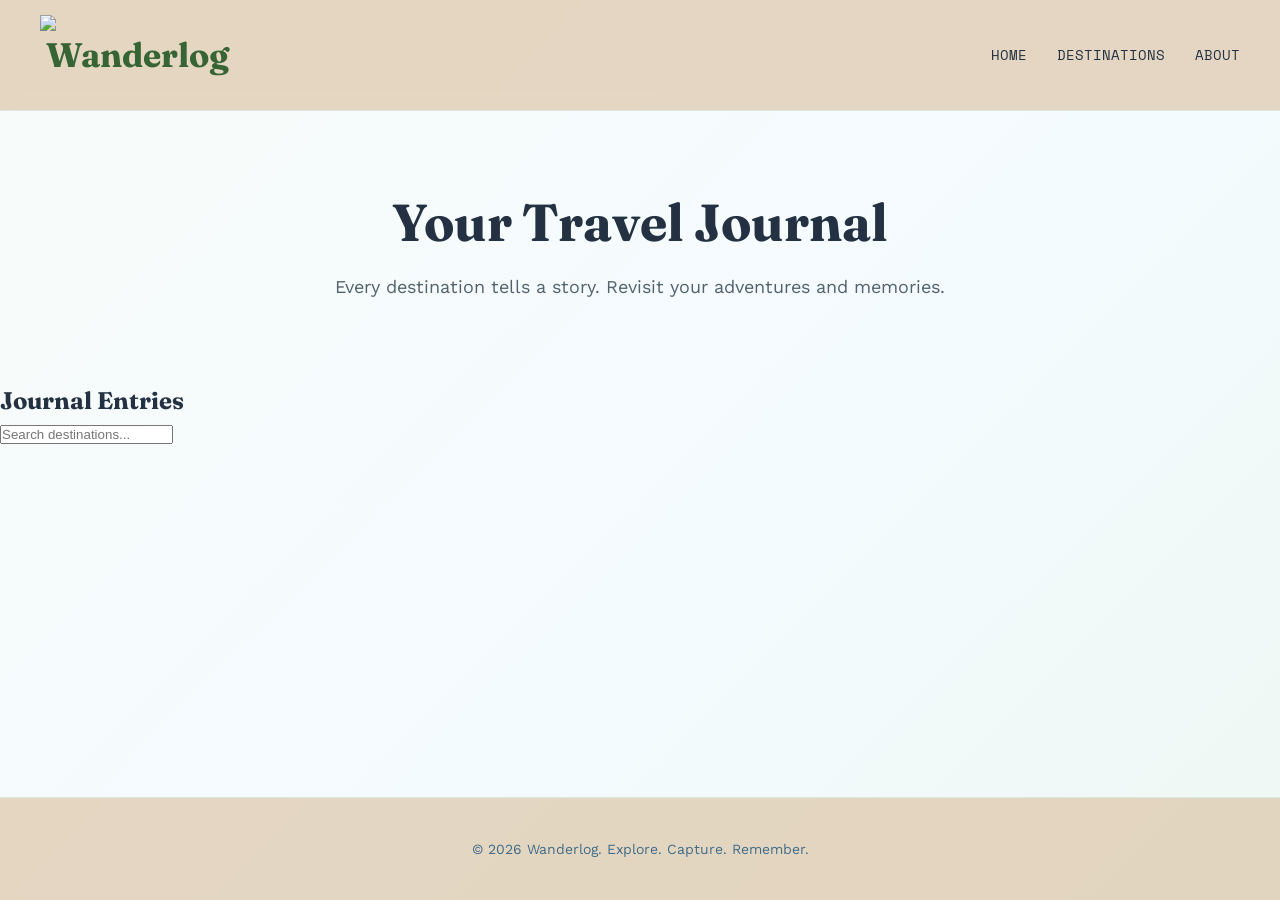
==== destinations.html @ 312bf20a "Added Journal in destination section" ====
<!DOCTYPE html>
<html lang="en">
<head>
    <meta charset="UTF-8">
    <meta name="viewport" content="width=device-width, initial-scale=1.0">
    <title>Destinations | Wanderlog</title>

    <link rel="stylesheet" href="style.css">
    <link rel="preconnect" href="https://fonts.googleapis.com">
    <link rel="preconnect" href="https://fonts.gstatic.com" crossorigin>
    <link href="https://fonts.googleapis.com/css2?family=Fraunces:wght@600;700&family=Space+Mono&family=Work+Sans:wght@400;500;600&display=swap" rel="stylesheet">
</head>
<body>
<header>
<a href="index.html" class="logo">
<img src="images/logo.png" class="logo-img">
Wanderlog
</a>
<nav>
<ul>
<li><a href="index.html">Home</a></li>
<li><a href="destinations.html">Destinations</a></li>
<li><a href="#">About</a></li>
</ul>
</nav>
</header>
<main>

<section class="hero small-hero">

<h1>Your Travel Journal</h1>

<p>
Every destination tells a story.
Revisit your adventures and memories.
</p>
</section>
<section class="journal-section">
<h2>Journal Entries</h2>
<input
type="text"
id="searchInput"
placeholder="Search destinations..."
>
<div id="trips-container">
</div>
</section>
</main>
<footer>
<p>&copy; 2026 Wanderlog. Explore. Capture. Remember.</p>
</footer>
<script src="script.js"></script>
</body>
</html>
---- style.css ----
/* Reset */
* {
    margin: 0;
    padding: 0;
    box-sizing: border-box;
}
body {
    font-family: "Work Sans", sans-serif;
    background: linear-gradient(
        135deg,
        #F8FBF8 0%,
        #F4FBFF 55%,
        #EEF8F3 100%
    );
    color: #233142;
    line-height: 1.6;
    min-height: 100vh;
    display: flex;              
    flex-direction: column;    
}
/* Headings */
h1,
h2,
h3 {
    font-family: "Fraunces", serif;
}
/* Main content wrapper */
main {
    flex: 1;    /* NEW: grows to fill leftover space, pushing footer down */
}
/* Header */
header {
    display: flex;
    justify-content: space-between;
    align-items: center;
    padding: 15px 40px;
    background: rgba(223, 204, 178, 0.785);
    backdrop-filter: blur(10px);
    border-bottom: 1px solid #DDE8E1;
}
.logo {
  display: flex;
  align-items: center;
  gap: 2px;
  text-decoration: none;
  color: #376434;
  font-size: 34px;
  font-weight: bold;
  font-family: "Fraunces", serif;
}
.logo-img {
  height: 80px;
  width: auto;
  margin-right: -12px;
  transition:.3s;
}
.logo img:hover{
transform:rotate(-5deg) scale(1.05);
}
/* Navigation */
nav ul {
    list-style: none;
    display: flex;
    gap: 30px;
}
nav a {
    text-decoration: none;
    color: #233142;
    font-family: "Space Mono", monospace;
    text-transform: uppercase;
    font-size: 14px;
    transition: color 0.3s ease;
}

nav a:hover {
    color: #3d8d1b;
}
/* Hero Section */
.hero {
    max-width: 700px;
    margin: 80px auto;
    padding: 0 20px;
    text-align: center;
}
.hero h1 {
    font-size: 52px;
    line-height: 1.2;
    margin-bottom: 20px;
    color: #233142;
}
.hero p {
    font-size: 18px;
    color: #52616B;
    margin-bottom: 30px;
}
/* Button */
.cta {
    display: inline-block;
    background: #2a8853;
    color: white;
    text-decoration: none;
    padding: 14px 32px;
    font-family: "Space Mono", monospace;
    text-transform: uppercase;
    border-radius: 8px;
    box-shadow: 0 10px 25px rgba(46, 139, 87, 0.2);
    transition: all 0.3s ease;
}
.cta:hover {
    background: #4A90E2;
    transform: translateY(-3px);
}
/* Trip List */
.add-trip, .trips-list {
  max-width: 700px;
  margin: 60px auto;
  padding: 0 20px;
}
.trips-list h2 {
  text-align: center;
  font-size: 32px;
  margin-bottom: 10px;
  color: #233142;
}


.empty-state {
  text-align: center;
  color: #52616B;
  font-style: italic;
  padding: 40px 20px;
  margin-top: 20px;
  background: rgba(255, 255, 255, 0.5);
  border: 1px dashed #DDE8E1;
  border-radius: 10px;
  font-size: 15px;
}
.form-group {
  margin-bottom: 15px;
}

.form-group label {
  display: block;
  margin-bottom: 5px;
  font-family: "Space Mono", monospace;
  font-size: 13px;
  text-transform: uppercase;
}

.form-group input,
.form-group textarea {
  width: 100%;
  padding: 12px;
  border: 1px solid #DDE8E1;
  border-radius: 8px;
  font-family: "Work Sans", sans-serif;
  transition: all 0.25s ease;
  outline: none;
}
.form-group input:focus,
.form-group textarea:focus {
  border-color: #2A8853;
  box-shadow: 0 0 0 4px rgba(42, 136, 83, 0.15);
}
.trip-card h3 {
  color: #eb6b2b;
  font-family: "Fraunces", serif;
  font-size: 20px;
  margin-bottom: 8px;
}
#trips-container {
  display: grid;
  grid-template-columns: repeat(auto-fit, minmax(220px, 1fr));
  gap: 20px;
  margin-top: 20px;
}

.trip-card {
  background: white;
  border-radius: 10px;
  padding:18px;
 border-radius:16px;
 transition:.35s;
 overflow:hidden;
box-shadow: 0 4px 12px rgba(0,0,0,0.08);
}
.trip-card:hover{
transform:translateY(-8px);
box-shadow:0 20px 45px rgba(0,0,0,.15);
}

.trip-card img {
  width: 100%;
  height: 150px;
  object-fit: cover;
  transition:.4s;
  border-radius: 6px;
  margin-bottom: 10px;
}
.trip-card:hover img{
transform:scale(1.08);
}
.add-trip {
  display: none;
}

.add-trip.visible {
  display: block;
}
.card-actions {
  display: flex;
  gap: 10px;
  margin-top: 10px;
}

.edit-btn, .delete-btn {
  padding: 6px 14px;
  border: none;
  border-radius: 6px;
  cursor: pointer;
  font-family: "Space Mono", monospace;
  font-size: 13px;
}

.edit-btn {
  background: #4A90E2;
  color: white;
}

.delete-btn {
  background: #E24A4A;
  color: white;
}
.toast {
  position: fixed;
  bottom: 30px;
  left: 50%;
  transform: translateX(-50%) translateY(100px);
  background: #233142;
  color: white;
  padding: 14px 28px;
  border-radius: 8px;
  font-family: "Work Sans", sans-serif;
  font-size: 15px;
  opacity: 0;
  transition: all 0.3s ease;
  pointer-events: none;
  z-index: 1000;
}

.toast.show {
  opacity: 1;
  transform: translateX(-50%) translateY(0);
}

/* Footer */
footer {
    text-align: center;
    padding: 40px;
    background: rgba(223, 204, 178, 0.785);
    color: #416c89;
    font-size: 14px;
    border-top: 1px solid #DDE8E1;
}
/* Responsive */
@media (max-width: 600px) {
    header {
        flex-direction: column;
        gap: 15px;
    }
    nav ul {
        gap: 15px;
    }
    .hero {
        margin: 60px auto;
    }

    .hero h1 {
        font-size: 36px;
    }
    .hero p {
        font-size: 16px;
    }
}
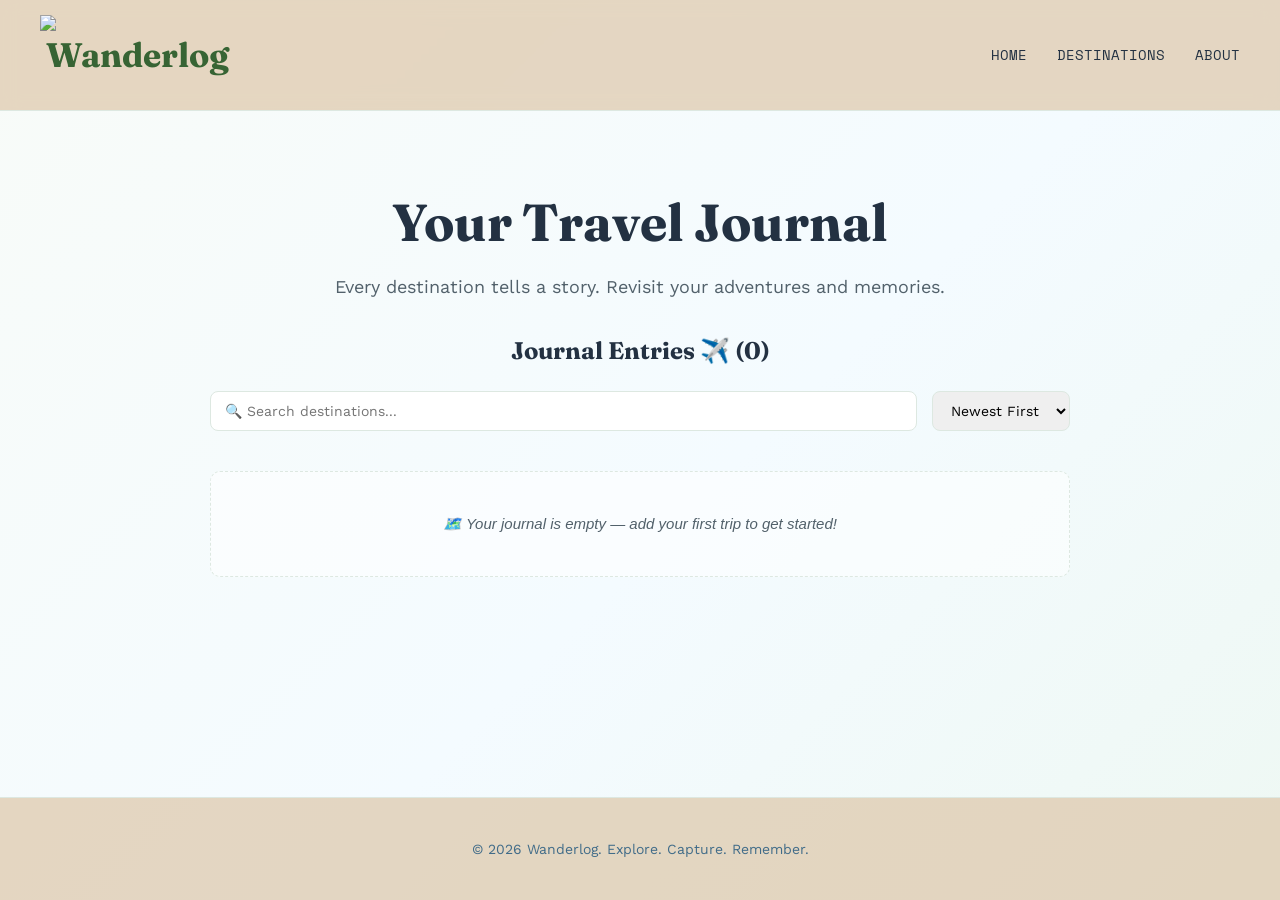
==== commit b9e5c262: "Added Journal Entries in destination section" ====
--- a/destinations.html
+++ b/destinations.html
@@ -36,19 +36,25 @@
 </p>
 </section>
 <section class="journal-section">
-<h2>Journal Entries</h2>
-<input
-type="text"
-id="searchInput"
-placeholder="Search destinations..."
->
-<div id="trips-container">
-</div>
+  <h2 id="trips-heading">Journal Entries ✈️ (0)</h2>
+
+  <div class="toolbar">
+    <input type="text" id="searchInput" placeholder="🔍 Search destinations..." />
+    <select id="sortSelect">
+      <option value="date-desc">Newest First</option>
+      <option value="date-asc">Oldest First</option>
+      <option value="title-asc">Title (A–Z)</option>
+      <option value="title-desc">Title (Z–A)</option>
+    </select>
+  </div>
+
+  <div id="trips-container"></div>
 </section>
 </main>
 <footer>
 <p>&copy; 2026 Wanderlog. Explore. Capture. Remember.</p>
 </footer>
+<div id="toast" class="toast"></div>
 <script src="script.js"></script>
 </body>
 </html>
--- a/style.css
+++ b/style.css
@@ -252,7 +252,45 @@
   opacity: 1;
   transform: translateX(-50%) translateY(0);
 }
-
+.toolbar {
+  display: flex;
+  gap: 15px;
+  margin: 20px 0;
+  flex-wrap: wrap;
+}
+
+.toolbar input,
+.toolbar select {
+  padding: 10px 14px;
+  border: 1px solid #DDE8E1;
+  border-radius: 8px;
+  font-family: "Work Sans", sans-serif;
+  font-size: 14px;
+}
+
+.toolbar input {
+  flex: 1;
+  min-width: 200px;
+}
+
+.toolbar select {
+  cursor: pointer;
+}
+
+.small-hero {
+  margin-bottom: 20px !important;
+}
+
+.journal-section {
+  max-width: 900px;
+  margin: 0 auto 60px;
+  padding: 0 20px;
+}
+
+.journal-section h2 {
+  text-align: center;
+  margin-bottom: 10px;
+}
 /* Footer */
 footer {
     text-align: center;
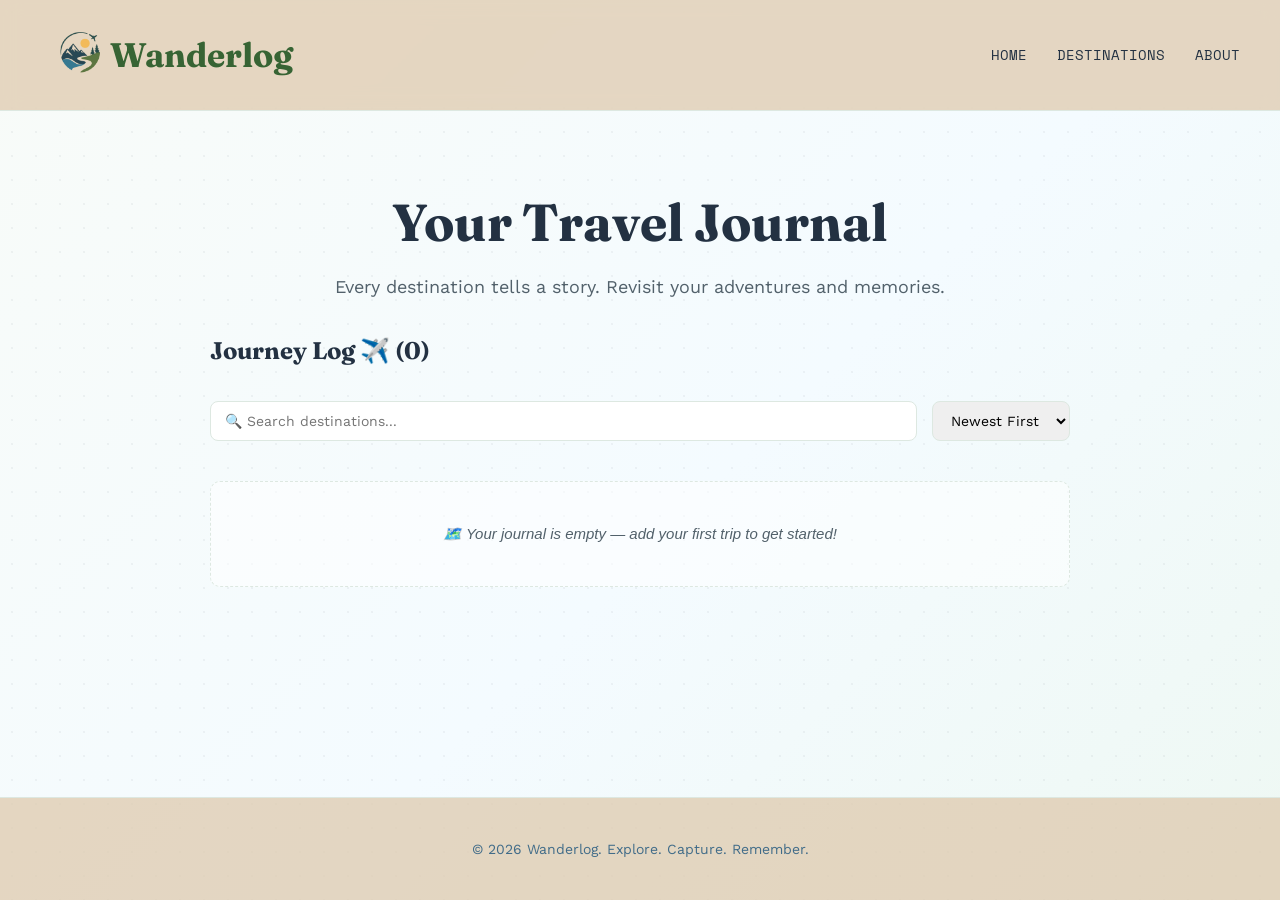
==== commit 3527f967: "Refined UI and responsiveness" ====
--- a/destinations.html
+++ b/destinations.html
@@ -13,9 +13,10 @@
 <body>
 <header>
 <a href="index.html" class="logo">
-<img src="images/logo.png" class="logo-img">
+<img src="logo.png" class="logo-img">
 Wanderlog
 </a>
+
 <nav>
 <ul>
 <li><a href="index.html">Home</a></li>
@@ -36,7 +37,7 @@
 </p>
 </section>
 <section class="journal-section">
-  <h2 id="trips-heading">Journal Entries ✈️ (0)</h2>
+  <h2 id="trips-heading"> Journey Log ✈️ (0)</h2>
 
   <div class="toolbar">
     <input type="text" id="searchInput" placeholder="🔍 Search destinations..." />
--- a/style.css
+++ b/style.css
@@ -1,4 +1,4 @@
-/* Reset */
+
 * {
     margin: 0;
     padding: 0;
@@ -6,17 +6,17 @@
 }
 body {
     font-family: "Work Sans", sans-serif;
-    background: linear-gradient(
-        135deg,
-        #F8FBF8 0%,
-        #F4FBFF 55%,
-        #EEF8F3 100%
-    );
+     background-color: #F8FBF8;
+    background-image:
+        radial-gradient(circle, rgba(35, 49, 66, 0.05) 1px, transparent 1px),
+        linear-gradient(135deg, #F8FBF8 0%, #F4FBFF 55%, #EEF8F3 100%);
+    background-size: 24px 24px, cover;
+    background-attachment: fixed;
     color: #233142;
     line-height: 1.6;
     min-height: 100vh;
-    display: flex;              
-    flex-direction: column;    
+    display: flex;
+    flex-direction: column;   
 }
 /* Headings */
 h1,
@@ -92,6 +92,10 @@
     font-size: 18px;
     color: #52616B;
     margin-bottom: 30px;
+     transition: color 0.3s ease;
+}
+.hero:hover p {
+  color: #2a8853;
 }
 /* Button */
 .cta {
@@ -188,7 +192,11 @@
 transform:translateY(-8px);
 box-shadow:0 20px 45px rgba(0,0,0,.15);
 }
-
+.trip-card:hover .trip-destination,
+.trip-card:hover .trip-date {
+  color: #8d1111;
+  transition: color 0.3s ease;
+}
 .trip-card img {
   width: 100%;
   height: 150px;
@@ -291,6 +299,27 @@
   text-align: center;
   margin-bottom: 10px;
 }
+
+h2 {
+  position: relative;
+  display: inline-block;
+}
+
+h2::after {
+  content: "";
+  position: absolute;
+  left: 50%;
+  bottom: -6px;
+  width: 0;
+  height: 2px;
+  background: #27258d;
+  transition: width 0.3s ease, left 0.3s ease;
+}
+
+h2:hover::after {
+  width: 60%;
+  left: 20%;
+}
 /* Footer */
 footer {
     text-align: center;
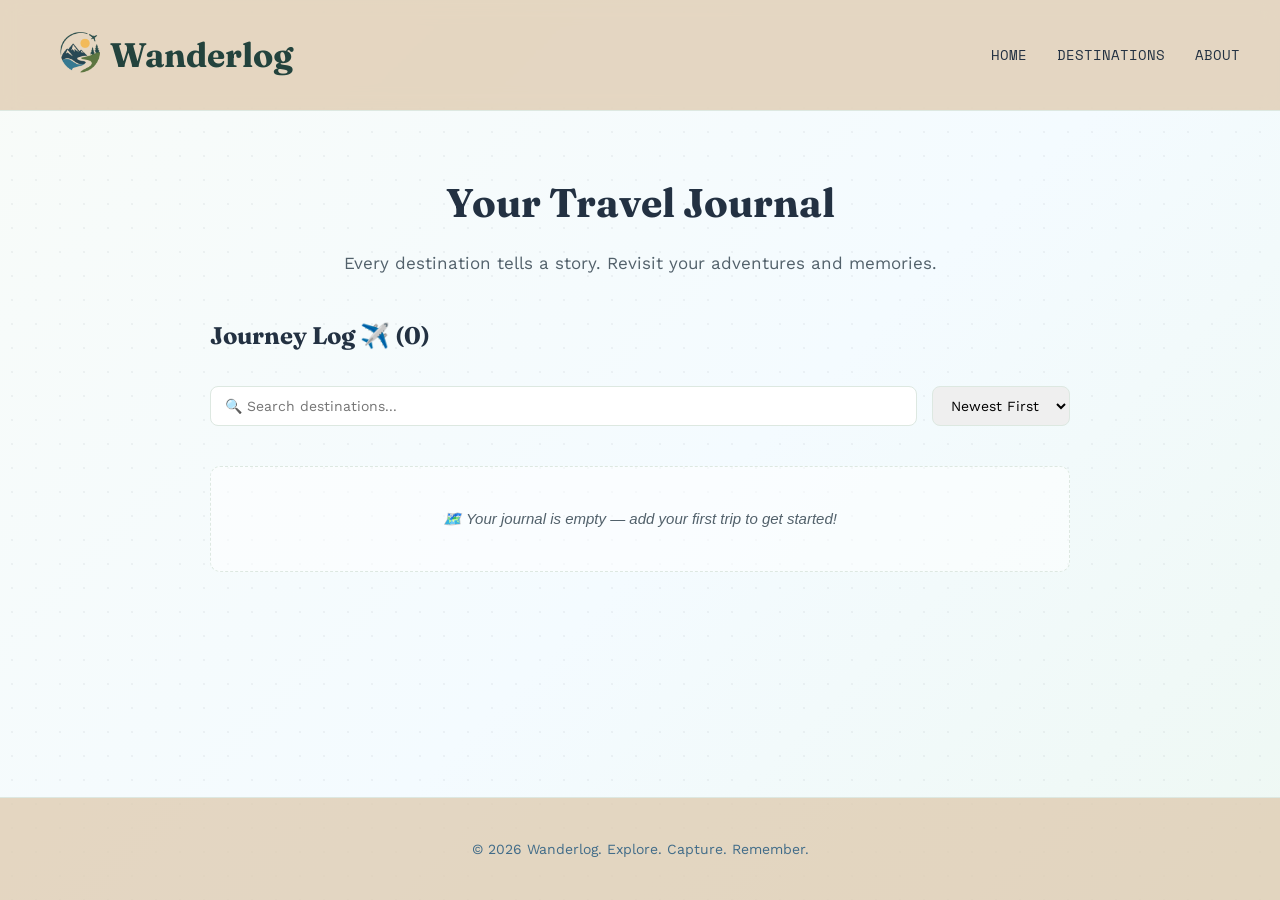
==== commit 6eb8fcec: "Add About section and improve homepage navigation" ====
--- a/destinations.html
+++ b/destinations.html
@@ -21,13 +21,13 @@
 <ul>
 <li><a href="index.html">Home</a></li>
 <li><a href="destinations.html">Destinations</a></li>
-<li><a href="#">About</a></li>
+<li><a href="index.html#about">About</a></li>
 </ul>
 </nav>
 </header>
 <main>
 
-<section class="hero small-hero">
+<section class="page-title">
 
 <h1>Your Travel Journal</h1>
 
--- a/style.css
+++ b/style.css
@@ -18,6 +18,9 @@
     display: flex;
     flex-direction: column;   
 }
+html{
+    scroll-behavior:smooth;
+}
 /* Headings */
 h1,
 h2,
@@ -27,6 +30,16 @@
 /* Main content wrapper */
 main {
     flex: 1;    /* NEW: grows to fill leftover space, pushing footer down */
+}
+.fade-in {
+  opacity: 0;
+  transform: translateY(30px);
+  transition: opacity 0.6s ease, transform 0.6s ease;
+}
+
+.fade-in.in-view {
+  opacity: 1;
+  transform: translateY(0);
 }
 /* Header */
 header {
@@ -43,7 +56,7 @@
   align-items: center;
   gap: 2px;
   text-decoration: none;
-  color: #376434;
+  color: #23433D;
   font-size: 34px;
   font-weight: bold;
   font-family: "Fraunces", serif;
@@ -73,14 +86,52 @@
 }
 
 nav a:hover {
-    color: #3d8d1b;
+    color: #b38a22;
+}
+/* Destination title */
+.page-title {
+  max-width: 700px;
+  margin: 60px auto 40px;
+  padding: 0 20px;
+  text-align: center;
+}
+
+.page-title h1 {
+  font-size: 40px;
+  color: #233142;
+  margin-bottom: 15px;
+}
+
+.page-title p {
+  font-size: 17px;
+  color: #52616B;
 }
 /* Hero Section */
 .hero {
-    max-width: 700px;
-    margin: 80px auto;
+    position: relative;
+    max-width: none;
+    min-height: 100vh;
+    margin: 0;
     padding: 0 20px;
     text-align: center;
+    display: flex;
+    flex-direction: column;
+    align-items: center;
+    justify-content: center;
+    background: url('hero-bg.jpg') center/cover no-repeat;
+    overflow: hidden;
+}
+.hero-overlay {
+  position: absolute;
+  inset: 0;
+  background: linear-gradient(180deg, rgba(46, 64, 86, 0.55) 0%, rgba(57, 60, 41, 0.75) 100%);
+}
+
+.hero-content {
+  position: relative;
+  z-index: 1;
+  max-width: 700px;
+  margin: 0 auto;
 }
 .hero h1 {
     font-size: 52px;
@@ -90,17 +141,17 @@
 }
 .hero p {
     font-size: 18px;
-    color: #52616B;
+    color: rgba(255, 255, 255, 0.9);
     margin-bottom: 30px;
-     transition: color 0.3s ease;
+    transition: color 0.3s ease;
 }
 .hero:hover p {
-  color: #2a8853;
+  color: #a8d5c2;
 }
 /* Button */
 .cta {
     display: inline-block;
-    background: #2a8853;
+    background: #e98f4b;
     color: white;
     text-decoration: none;
     padding: 14px 32px;
@@ -111,7 +162,7 @@
     transition: all 0.3s ease;
 }
 .cta:hover {
-    background: #4A90E2;
+    background: #a5ba3b;
     transform: translateY(-3px);
 }
 /* Trip List */
@@ -285,9 +336,6 @@
   cursor: pointer;
 }
 
-.small-hero {
-  margin-bottom: 20px !important;
-}
 
 .journal-section {
   max-width: 900px;
@@ -320,6 +368,133 @@
   width: 60%;
   left: 20%;
 }
+/* About Section */
+
+.about-section{
+    max-width:1200px;
+    margin:90px auto;
+    padding:0 25px;
+}
+
+.about-panel{
+
+    display:flex;
+    align-items:center;
+    gap:60px;
+
+    margin-bottom:90px;
+
+    background:rgb(255, 255, 255);
+
+    border-radius:22px;
+
+    overflow:hidden;
+
+    box-shadow:0 15px 35px rgba(0,0,0,.08);
+
+    transition:.35s ease;
+
+}
+
+.about-panel:hover{
+
+    transform:translateY(-8px);
+
+    box-shadow:0 20px 45px rgba(0,0,0,.12);
+
+}
+.about-panel img{
+
+    width:45%;
+
+    height:340px;
+
+    object-fit:cover;
+
+    transition:.5s;
+
+}
+
+.about-panel:hover img{
+
+    transform:scale(1.06);
+
+}
+.about-text{
+
+    flex:1;
+
+    padding:45px;
+
+}
+
+.about-text h2{
+
+    font-size:2.2rem;
+
+    color:#23433D;
+
+    margin-bottom:18px;
+
+}
+
+.about-text p{
+
+    font-size:17px;
+
+    line-height:1.9;
+
+    color:#5F6C68;
+
+}
+.about-panel.reverse{
+
+    flex-direction:row-reverse;
+
+}
+@media(max-width:850px){
+
+.about-panel,
+.about-panel.reverse{
+
+flex-direction:column;
+
+}
+
+.about-panel img{
+
+width:100%;
+
+height:260px;
+
+}
+
+.about-text{
+
+text-align:center;
+
+padding:35px;
+
+}
+
+}
+.about-text h2::after{
+
+content:"";
+
+display:block;
+
+width:70px;
+
+height:4px;
+
+margin-top:12px;
+
+background:#d59a48;
+
+border-radius:50px;
+
+}
 /* Footer */
 footer {
     text-align: center;
@@ -338,10 +513,7 @@
     nav ul {
         gap: 15px;
     }
-    .hero {
-        margin: 60px auto;
-    }
-
+  
     .hero h1 {
         font-size: 36px;
     }
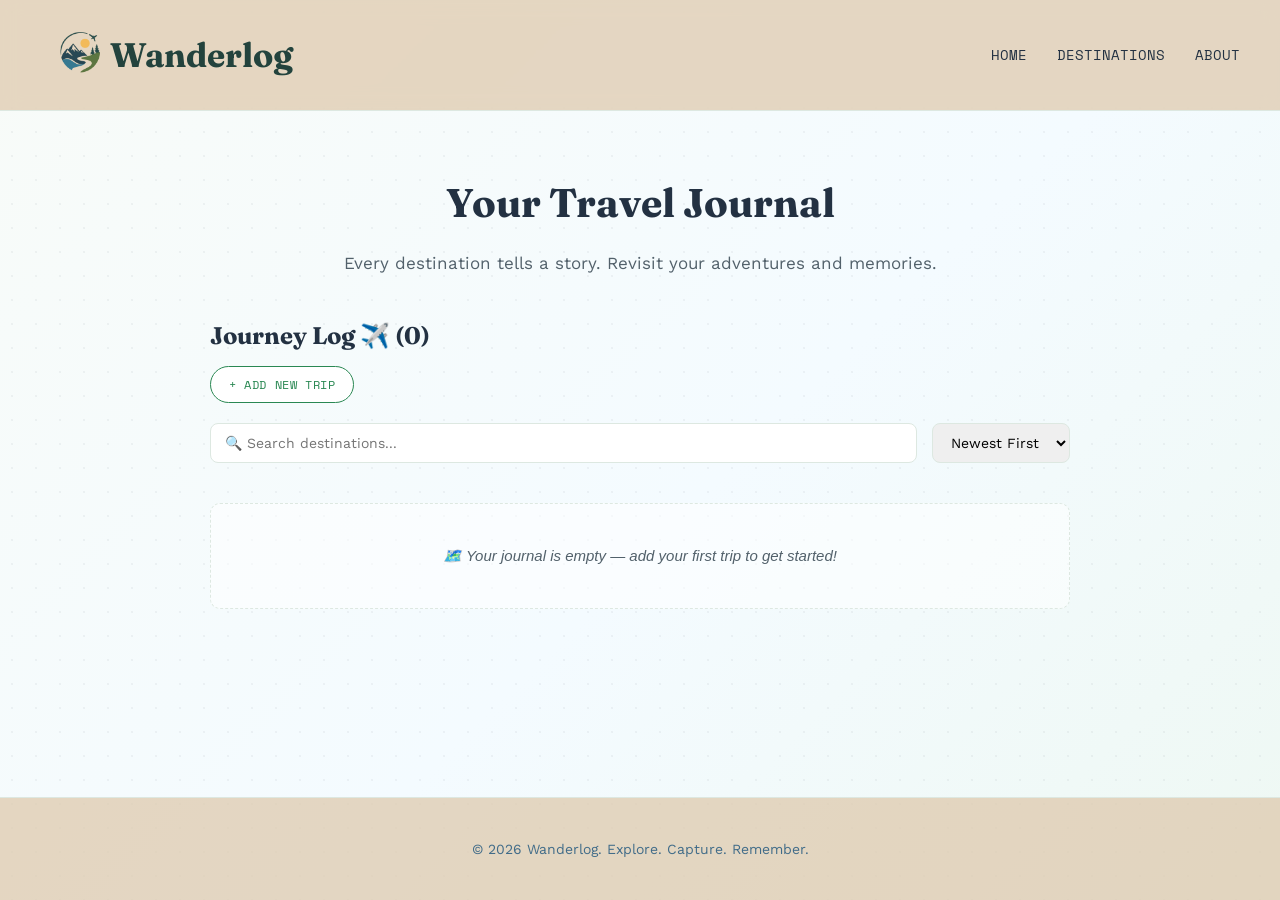
==== commit 34342788: "Enhance navigation and trip management workflow" ====
--- a/destinations.html
+++ b/destinations.html
@@ -38,6 +38,9 @@
 </section>
 <section class="journal-section">
   <h2 id="trips-heading"> Journey Log ✈️ (0)</h2>
+<div class="page-actions">
+  <a href="index.html?action=add" class="add-trip-link">+ Add New Trip</a>
+</div>
 
   <div class="toolbar">
     <input type="text" id="searchInput" placeholder="🔍 Search destinations..." />
@@ -56,6 +59,7 @@
 <p>&copy; 2026 Wanderlog. Explore. Capture. Remember.</p>
 </footer>
 <div id="toast" class="toast"></div>
+<button id="back-to-top" class="back-to-top" aria-label="Back to top">↑Back to Top</button>
 <script src="script.js"></script>
 </body>
 </html>
--- a/style.css
+++ b/style.css
@@ -148,6 +148,39 @@
 .hero:hover p {
   color: #a8d5c2;
 }
+/*destination button to add trip*/
+.page-actions {
+  text-align: center;
+  margin-bottom: 25px;
+}
+
+.add-trip-link {
+  display: inline-flex;
+  align-items: center;
+  gap: 6px;
+  background: white;
+  color: #2a8853;
+  text-decoration: none;
+  padding: 8px 18px;
+  font-family: "Space Mono", monospace;
+  font-size: 12px;
+  text-transform: uppercase;
+  letter-spacing: 0.05em;
+  border: 1.5px solid #2a8853;
+  border-radius: 50px;
+  transition: all 0.3s ease;
+}
+
+.add-trip-link:hover {
+  background: #2a8853;
+  color: white;
+  transform: translateY(-2px);
+}
+
+.page-actions {
+  text-align: left;
+  margin-bottom: 20px;
+}
 /* Button */
 .cta {
     display: inline-block;
@@ -217,6 +250,14 @@
   border-color: #2A8853;
   box-shadow: 0 0 0 4px rgba(42, 136, 83, 0.15);
 }
+.image-preview {
+  margin-top: 10px;
+  width: 100%;
+  max-height: 200px;
+  object-fit: cover;
+  border-radius: 8px;
+  border: 1px solid #DDE8E1;
+}
 .trip-card h3 {
   color: #eb6b2b;
   font-family: "Fraunces", serif;
@@ -289,6 +330,57 @@
 .delete-btn {
   background: #E24A4A;
   color: white;
+}
+.cancel-btn {
+  display: inline-block;
+  background: #52616B;
+  color: white;
+  text-decoration: none;
+  padding: 14px 32px;
+  font-family: "Space Mono", monospace;
+  text-transform: uppercase;
+  border: none;
+  border-radius: 8px;
+  box-shadow: 0 10px 25px rgba(0, 0, 0, 0.15);
+  transition: all 0.3s ease;
+  cursor: pointer;
+  margin-left: 10px;
+}
+
+.cancel-btn:hover {
+  background: #E24A4A;
+  transform: translateY(-3px);
+}
+.back-to-top {
+  position: fixed;
+  bottom: 30px;
+  right: 30px;
+  background: #b6c64a;
+  color: white;
+  border: none;
+  padding: 12px 20px;
+  border-radius: 50px;
+  font-family: "Space Mono", monospace;
+  font-size: 13px;
+  text-transform: uppercase;
+  cursor: pointer;
+  box-shadow: 0 10px 25px rgba(0, 0, 0, 0.179);
+  opacity: 0;
+  visibility: hidden;
+  transform: translateY(20px);
+  transition: all 0.3s ease;
+  z-index: 999;
+}
+
+.back-to-top.show {
+  opacity: 1;
+  visibility: visible;
+  transform: translateY(0);
+}
+
+.back-to-top:hover {
+  background: #dc5358e9;
+  transform: translateY(-3px);
 }
 .toast {
   position: fixed;
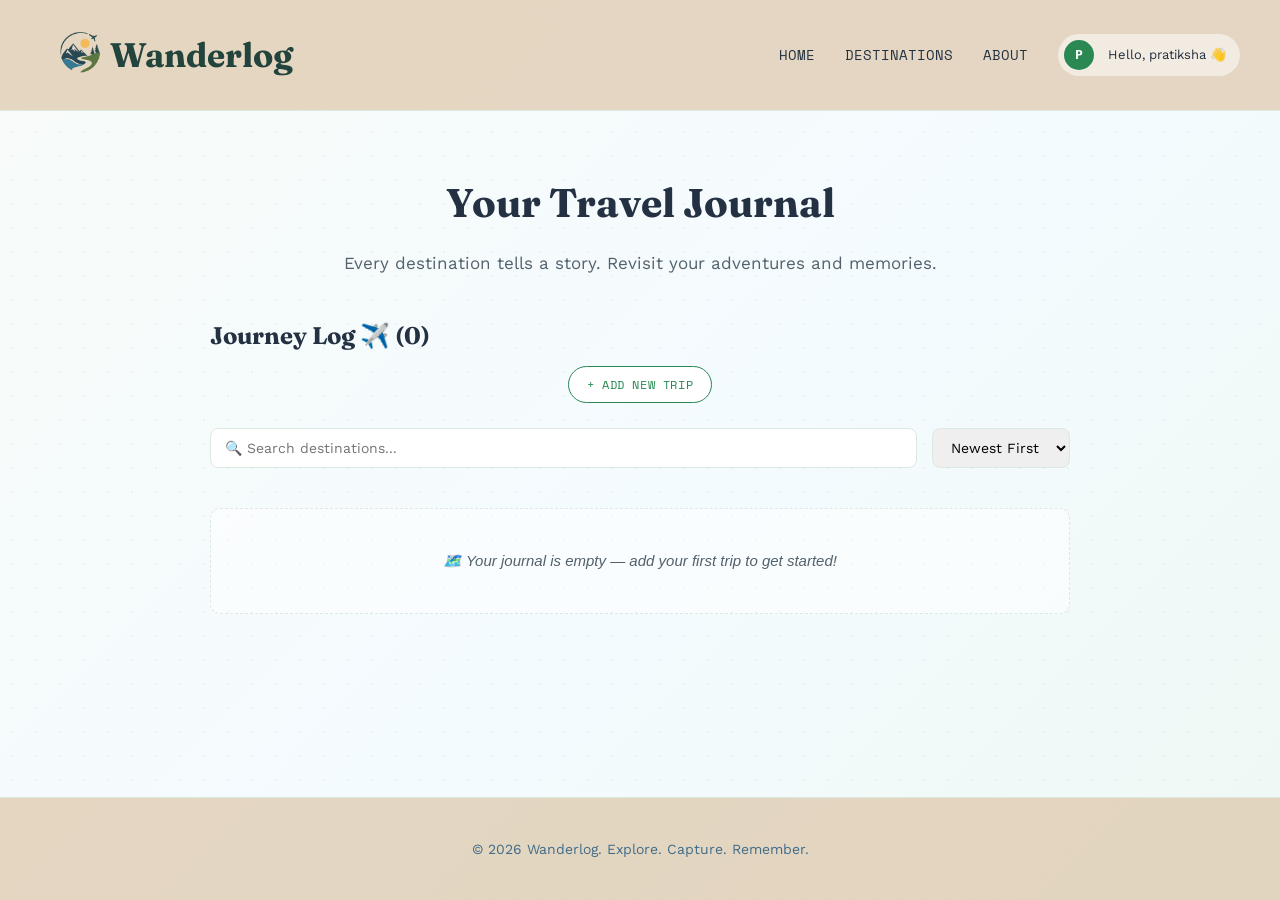
==== commit 001e5b10: "Fix profile navigation to preserve current user context" ====
--- a/destinations.html
+++ b/destinations.html
@@ -22,6 +22,7 @@
 <li><a href="index.html">Home</a></li>
 <li><a href="destinations.html">Destinations</a></li>
 <li><a href="index.html#about">About</a></li>
+<li><a href="profile.html" class="profile-nav-link">Profile</a></li>
 </ul>
 </nav>
 </header>
@@ -55,6 +56,16 @@
   <div id="trips-container"></div>
 </section>
 </main>
+<div id="trip-modal" class="modal-overlay">
+  <div class="modal-content">
+    <button id="modal-close" class="modal-close">&times;</button>
+    <img id="modal-image" src="" alt="" style="display: none;" />
+    <h2 id="modal-title"></h2>
+    <p id="modal-destination"></p>
+    <p id="modal-date"></p>
+    <p id="modal-notes"></p>
+  </div>
+</div>
 <footer>
 <p>&copy; 2026 Wanderlog. Explore. Capture. Remember.</p>
 </footer>
--- a/style.css
+++ b/style.css
@@ -177,10 +177,6 @@
   transform: translateY(-2px);
 }
 
-.page-actions {
-  text-align: left;
-  margin-bottom: 20px;
-}
 /* Button */
 .cta {
     display: inline-block;
@@ -587,6 +583,153 @@
 border-radius:50px;
 
 }
+/* Profile Page */
+.profile-header {
+  max-width: 700px;
+  margin: 60px auto 40px;
+  padding: 0 20px;
+  text-align: center;
+}
+
+.profile-avatar {
+  width: 90px;
+  height: 90px;
+  margin: 0 auto 20px;
+  background: #2a8853;
+  color: white;
+  font-size: 40px;
+  border-radius: 50%;
+  display: flex;
+  align-items: center;
+  justify-content: center;
+}
+
+.profile-header h1 {
+  font-size: 34px;
+  color: #233142;
+  margin-bottom: 10px;
+}
+
+.profile-header p {
+  font-size: 16px;
+  color: #52616B;
+}
+/* detailed view */
+.modal-overlay {
+  display: none;
+  position: fixed;
+  inset: 0;
+  background: rgba(35, 49, 66, 0.75);
+  z-index: 2000;
+  align-items: center;
+  justify-content: center;
+  padding: 20px;
+}
+
+.modal-overlay.show {
+  display: flex;
+}
+
+.modal-content {
+  background: rgba(230, 242, 255, 0.97);
+  border-radius: 16px;
+  padding: 30px;
+  max-width: 500px;
+  width: 100%;
+  max-height: 85vh;
+  overflow-y: auto;
+  position: relative;
+}
+
+.modal-content img {
+  width: 100%;
+  height: 250px;
+  object-fit: cover;
+  border-radius: 10px;
+  margin-bottom: 15px;
+}
+
+.modal-close {
+  position: absolute;
+  top: 15px;
+  right: 15px;
+  background: #f0f0f0;
+  border: none;
+  width: 32px;
+  height: 32px;
+  border-radius: 50%;
+  font-size: 20px;
+  cursor: pointer;
+  line-height: 1;
+}
+
+.modal-close:hover {
+  background: #E24A4A;
+  color: rgba(255, 255, 255, 0.325);
+}
+.profile-avatar img {
+  width: 100%;
+  height: 100%;
+  object-fit: cover;
+  border-radius: 50%;
+}
+
+.nav-avatar {
+  width: 28px;
+  height: 28px;
+  border-radius: 50%;
+  object-fit: cover;
+  vertical-align: middle;
+  margin-right: 6px;
+}
+nav ul {
+  align-items: center;
+}
+
+nav li:has(.nav-profile) {
+  background: rgba(255, 255, 255, 0.5);
+  border-radius: 50px;
+  padding: 6px 14px 6px 6px;
+}
+
+.nav-profile {
+  display: flex;
+  align-items: center;
+  gap: 8px;
+}
+
+.nav-avatar {
+  display: block;
+  width: 30px;
+  height: 30px;
+  border-radius: 50%;
+  object-fit: cover;
+  flex-shrink: 0;
+}
+
+.nav-avatar-fallback {
+  display: flex;
+  width: 30px;
+  height: 30px;
+  border-radius: 50%;
+  background: #2a8853;
+  color: white;
+  align-items: center;
+  justify-content: center;
+  font-family: "Space Mono", monospace;
+  font-size: 13px;
+  font-weight: bold;
+  flex-shrink: 0;
+}
+
+.nav-greeting {
+  font-family: "Work Sans", sans-serif;
+  text-transform: none;
+  font-size: 13px;
+  letter-spacing: 0;
+  color: #233142;
+  white-space: nowrap;
+}
 /* Footer */
 footer {
     text-align: center;
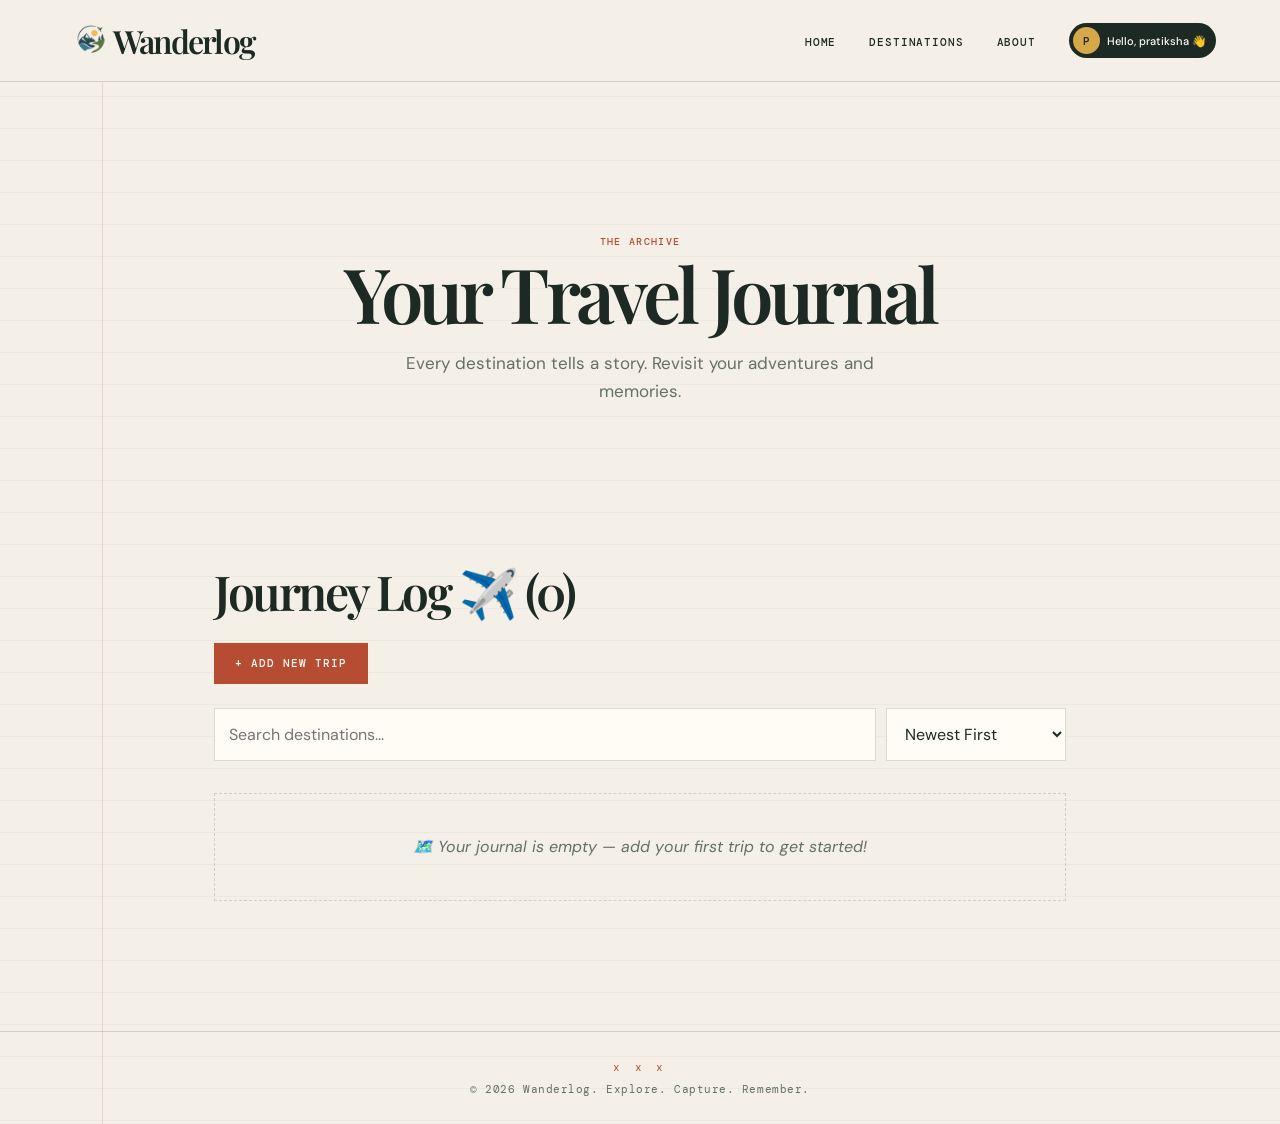
==== commit c4068ce0: "Enhanced ui/ux" ====
--- a/destinations.html
+++ b/destinations.html
@@ -1,76 +1,4 @@
-<!DOCTYPE html>
-<html lang="en">
-<head>
-    <meta charset="UTF-8">
-    <meta name="viewport" content="width=device-width, initial-scale=1.0">
-    <title>Destinations | Wanderlog</title>
-
-    <link rel="stylesheet" href="style.css">
-    <link rel="preconnect" href="https://fonts.googleapis.com">
-    <link rel="preconnect" href="https://fonts.gstatic.com" crossorigin>
-    <link href="https://fonts.googleapis.com/css2?family=Fraunces:wght@600;700&family=Space+Mono&family=Work+Sans:wght@400;500;600&display=swap" rel="stylesheet">
-</head>
-<body>
-<header>
-<a href="index.html" class="logo">
-<img src="logo.png" class="logo-img">
-Wanderlog
-</a>
-
-<nav>
-<ul>
-<li><a href="index.html">Home</a></li>
-<li><a href="destinations.html">Destinations</a></li>
-<li><a href="index.html#about">About</a></li>
-<li><a href="profile.html" class="profile-nav-link">Profile</a></li>
-</ul>
-</nav>
-</header>
-<main>
-
-<section class="page-title">
-
-<h1>Your Travel Journal</h1>
-
-<p>
-Every destination tells a story.
-Revisit your adventures and memories.
-</p>
-</section>
-<section class="journal-section">
-  <h2 id="trips-heading"> Journey Log ✈️ (0)</h2>
-<div class="page-actions">
-  <a href="index.html?action=add" class="add-trip-link">+ Add New Trip</a>
-</div>
-
-  <div class="toolbar">
-    <input type="text" id="searchInput" placeholder="🔍 Search destinations..." />
-    <select id="sortSelect">
-      <option value="date-desc">Newest First</option>
-      <option value="date-asc">Oldest First</option>
-      <option value="title-asc">Title (A–Z)</option>
-      <option value="title-desc">Title (Z–A)</option>
-    </select>
-  </div>
-
-  <div id="trips-container"></div>
-</section>
-</main>
-<div id="trip-modal" class="modal-overlay">
-  <div class="modal-content">
-    <button id="modal-close" class="modal-close">&times;</button>
-    <img id="modal-image" src="" alt="" style="display: none;" />
-    <h2 id="modal-title"></h2>
-    <p id="modal-destination"></p>
-    <p id="modal-date"></p>
-    <p id="modal-notes"></p>
-  </div>
-</div>
-<footer>
-<p>&copy; 2026 Wanderlog. Explore. Capture. Remember.</p>
-</footer>
-<div id="toast" class="toast"></div>
-<button id="back-to-top" class="back-to-top" aria-label="Back to top">↑Back to Top</button>
-<script src="script.js"></script>
-</body>
-</html>+<!DOCTYPE html><html lang="en"><head><meta charset="UTF-8"><meta name="viewport" content="width=device-width, initial-scale=1.0"><title>Destinations | Wanderlog</title><link rel="preconnect" href="https://fonts.googleapis.com"><link rel="stylesheet" href="style.css"></head><body>
+<header><a href="index.html" class="logo"><img src="logo.png" class="logo-img" alt="Wanderlog logo">Wanderlog</a><nav aria-label="Main navigation"><ul><li><a href="index.html">Home</a></li><li><a href="destinations.html">Destinations</a></li><li><a href="index.html#about">About</a></li><li><a href="profile.html" class="profile-nav-link">Profile</a></li></ul></nav></header>
+<main><section class="page-title"><h1>Your Travel Journal</h1><p>Every destination tells a story. Revisit your adventures and memories.</p></section><section class="journal-section"><h2 id="trips-heading">Journey Log <span aria-hidden="true">✈</span> (0)</h2><div class="page-actions"><a href="index.html?action=add" class="add-trip-link">+ Add New Trip</a></div><div class="toolbar"><input type="text" id="searchInput" placeholder="Search destinations..." aria-label="Search destinations"><select id="sortSelect" aria-label="Sort trips"><option value="date-desc">Newest First</option><option value="date-asc">Oldest First</option><option value="title-asc">Title (A–Z)</option><option value="title-desc">Title (Z–A)</option></select></div><div id="trips-container"></div></section></main>
+<div id="trip-modal" class="modal-overlay"><div class="modal-content"><button id="modal-close" class="modal-close" aria-label="Close">&times;</button><img id="modal-image" src="" alt="" style="display:none;"><h2 id="modal-title"></h2><p id="modal-destination"></p><p id="modal-date"></p><p id="modal-notes"></p></div></div><footer><p>&copy; 2026 Wanderlog. Explore. Capture. Remember.</p></footer><div id="toast" class="toast" role="status"></div><button id="back-to-top" class="back-to-top" aria-label="Back to top">↑ Top</button><script src="script.js"></script></body></html>
--- a/style.css
+++ b/style.css
@@ -1,758 +1,130 @@
+@import url('https://fonts.googleapis.com/css2?family=Caveat:wght@500;600;700&family=DM+Mono:wght@400;500&family=DM+Sans:opsz,wght@9..40,400;9..40,500;9..40,600;9..40,700&family=Playfair+Display:opsz,wght@5..1200,500;5..1200,600;5..1200,700&display=swap');
 
-* {
-    margin: 0;
-    padding: 0;
-    box-sizing: border-box;
-}
-body {
-    font-family: "Work Sans", sans-serif;
-     background-color: #F8FBF8;
-    background-image:
-        radial-gradient(circle, rgba(35, 49, 66, 0.05) 1px, transparent 1px),
-        linear-gradient(135deg, #F8FBF8 0%, #F4FBFF 55%, #EEF8F3 100%);
-    background-size: 24px 24px, cover;
-    background-attachment: fixed;
-    color: #233142;
-    line-height: 1.6;
-    min-height: 100vh;
-    display: flex;
-    flex-direction: column;   
-}
-html{
-    scroll-behavior:smooth;
-}
-/* Headings */
-h1,
-h2,
-h3 {
-    font-family: "Fraunces", serif;
-}
-/* Main content wrapper */
-main {
-    flex: 1;    /* NEW: grows to fill leftover space, pushing footer down */
-}
-.fade-in {
-  opacity: 0;
-  transform: translateY(30px);
-  transition: opacity 0.6s ease, transform 0.6s ease;
+:root {
+  --ink: #1d2923;
+  --muted: #627067;
+  --paper: #f4f0e7;
+  --paper-deep: #e8dfd0;
+  --line: rgba(29, 41, 35, .16);
+  --moss: #68734d;
+  --clay: #b64d32;
+  --sun: #d5a84a;
+  --white: #fffdf8;
+  --display: 'Playfair Display', Georgia, serif;
+  --sans: 'DM Sans', sans-serif;
+  --mono: 'DM Mono', monospace;
+  --hand: 'Caveat', cursive;
 }
 
-.fade-in.in-view {
-  opacity: 1;
-  transform: translateY(0);
+* { box-sizing: border-box; margin: 0; }
+html { scroll-behavior: smooth; }
+body {
+  min-height: 100vh;
+  display: flex;
+  flex-direction: column;
+  background: var(--paper);
+  color: var(--ink);
+  font: 400 16px/1.6 var(--sans);
+  background-image: linear-gradient(90deg, transparent 0, transparent 8%, rgba(182,77,50,.16) 8%, rgba(182,77,50,.16) calc(8% + 1px), transparent calc(8% + 1px)), repeating-linear-gradient(0deg, transparent 0, transparent 31px, rgba(46,59,51,.075) 32px);
+  background-size: 100% 100%, 100% 32px;
 }
-/* Header */
+main { flex: 1; overflow: hidden; }
+img { display: block; max-width: 100%; }
+button, input, textarea, select { font: inherit; }
+button { cursor: pointer; }
+
 header {
-    display: flex;
-    justify-content: space-between;
-    align-items: center;
-    padding: 15px 40px;
-    background: rgba(223, 204, 178, 0.785);
-    backdrop-filter: blur(10px);
-    border-bottom: 1px solid #DDE8E1;
-}
-.logo {
+  min-height: 82px;
+  padding: 10px clamp(22px, 5vw, 72px);
   display: flex;
   align-items: center;
-  gap: 2px;
-  text-decoration: none;
-  color: #23433D;
-  font-size: 34px;
-  font-weight: bold;
-  font-family: "Fraunces", serif;
+  justify-content: space-between;
+  position: relative;
+  z-index: 5;
+  border-bottom: 1px solid var(--line);
+  background: rgba(244, 240, 231, .9);
+  backdrop-filter: blur(14px);
 }
-.logo-img {
-  height: 80px;
-  width: auto;
-  margin-right: -12px;
-  transition:.3s;
-}
-.logo img:hover{
-transform:rotate(-5deg) scale(1.05);
-}
-/* Navigation */
-nav ul {
-    list-style: none;
-    display: flex;
-    gap: 30px;
-}
-nav a {
-    text-decoration: none;
-    color: #233142;
-    font-family: "Space Mono", monospace;
-    text-transform: uppercase;
-    font-size: 14px;
-    transition: color 0.3s ease;
-}
+.logo { display: inline-flex; align-items: center; gap: 3px; color: var(--ink); text-decoration: none; font: 600 clamp(24px, 2.5vw, 32px)/1 var(--display); letter-spacing: -.055em; }
+.logo-img { width: 54px; height: 54px; object-fit: contain; margin-right: -8px; transition: transform .4s ease; }
+.logo:hover .logo-img { transform: rotate(-8deg) translateY(-2px); }
+nav ul { display: flex; align-items: center; gap: clamp(15px, 2.6vw, 38px); list-style: none; padding: 0; }
+nav a { color: var(--ink); text-decoration: none; font: 500 11px/1 var(--mono); letter-spacing: .075em; text-transform: uppercase; transition: color .2s ease; }
+nav a:not(.profile-nav-link):hover, nav a:not(.profile-nav-link):focus-visible { color: var(--clay); }
+nav li:has(.nav-profile) { padding: 4px 10px 4px 4px; background: var(--ink); border-radius: 999px; }
+.nav-profile { display: flex; align-items: center; gap: 7px; }
+.nav-avatar, .nav-avatar-fallback { display: grid; place-items: center; width: 27px; height: 27px; border-radius: 50%; object-fit: cover; background: var(--sun); color: var(--ink); font: 500 11px var(--mono); }
+.nav-greeting { color: var(--white); font: 500 11px var(--sans); white-space: nowrap; text-transform: none; letter-spacing: 0; }
 
-nav a:hover {
-    color: #b38a22;
-}
-/* Destination title */
-.page-title {
-  max-width: 700px;
-  margin: 60px auto 40px;
-  padding: 0 20px;
-  text-align: center;
-}
+.hero { min-height: calc(100vh - 82px); padding: 80px 7vw 72px; display: grid; place-items: center; position: relative; isolation: isolate; background: url('hero-bg.jpg') center/cover; }
+.hero::before { content: ''; position: absolute; inset: 0; z-index: -1; background: linear-gradient(90deg, rgba(20,31,26,.88) 0%, rgba(20,31,26,.57) 48%, rgba(20,31,26,.17)); }
+.hero::after { content: 'WANDERLOG / FIELD NOTES'; position: absolute; bottom: 30px; right: clamp(22px, 5vw, 72px); color: rgba(255,253,248,.68); font: 11px var(--mono); letter-spacing: .12em; writing-mode: vertical-rl; }
+.hero-overlay { display: none; }
+.hero-content { width: min(780px, 100%); margin-right: auto; color: var(--white); }
+.hero-content::before { content: 'A PERSONAL ATLAS'; display: inline-block; padding: 7px 10px; margin-bottom: 25px; border: 1px solid rgba(255,253,248,.55); font: 10px/1 var(--mono); letter-spacing: .13em; }
+.journal-kicker { margin: 0 0 17px !important; color: #f2dca8 !important; font: 600 23px/1 var(--hand) !important; letter-spacing: .03em; }
+.hero h1 { max-width: 720px; font: 600 clamp(48px, 7.3vw, 100px)/.96 var(--display); letter-spacing: -.065em; color: var(--white); }
+.hero p { max-width: 510px; margin: 28px 0 34px; color: rgba(255,253,248,.86); font-size: clamp(16px, 1.5vw, 19px); line-height: 1.55; }
+.cta, .add-trip-link { display: inline-flex; align-items: center; justify-content: center; gap: 10px; border: 1px solid var(--clay); background: var(--clay); color: var(--white); padding: 14px 20px; text-decoration: none; font: 500 11px/1 var(--mono); letter-spacing: .09em; text-transform: uppercase; transition: transform .2s ease, background .2s ease, border-color .2s ease; }
+.cta:hover, .add-trip-link:hover { background: var(--ink); border-color: var(--ink); transform: translateY(-3px); }
 
-.page-title h1 {
-  font-size: 40px;
-  color: #233142;
-  margin-bottom: 15px;
-}
+.about-section { width: min(1200px, 100%); margin: 0 auto; padding: clamp(90px, 12vw, 160px) clamp(20px, 5vw, 72px) 62px; }
+.journal-intro { max-width: 670px; margin: 0 auto clamp(60px, 9vw, 115px); text-align: center; }
+.journal-intro span, .form-kicker { display: block; margin-bottom: 8px; color: var(--clay); font: 600 25px/1 var(--hand); transform: rotate(-2deg); }
+.journal-intro h2 { font: 600 clamp(34px, 5vw, 65px)/1.04 var(--display); letter-spacing: -.055em; }
+.journal-intro p { max-width: 470px; margin: 18px auto 0; color: var(--muted); }
+.about-panel { display: grid; grid-template-columns: 1.05fr .95fr; align-items: stretch; margin-bottom: clamp(55px, 8vw, 112px); background: var(--white); border: 1px solid var(--line); box-shadow: 9px 9px 0 var(--paper-deep); }
+.about-panel.reverse { grid-template-columns: .95fr 1.05fr; }
+.about-panel.reverse img { order: 2; }
+.about-panel img { width: 100%; height: min(41vw, 450px); object-fit: cover; filter: saturate(.78) contrast(1.04); transition: filter .4s ease, transform .5s ease; }
+.about-panel:hover img { filter: saturate(1); transform: scale(1.025); }
+.about-text { align-self: center; padding: clamp(32px, 6vw, 84px); }
+.about-text h2, .page-title h1, .profile-header h1 { font: 600 clamp(34px, 4vw, 57px)/1.05 var(--display); letter-spacing: -.055em; }
+.about-text h2::before { content: '0' counter(section); counter-increment: section; display: block; margin-bottom: 20px; color: var(--clay); font: 500 10px var(--mono); letter-spacing: .1em; }
+.about-section { counter-reset: section; }
+.about-text p { margin-top: 20px; color: var(--muted); font-size: 17px; line-height: 1.7; }
 
-.page-title p {
-  font-size: 17px;
-  color: #52616B;
-}
-/* Hero Section */
-.hero {
-    position: relative;
-    max-width: none;
-    min-height: 100vh;
-    margin: 0;
-    padding: 0 20px;
-    text-align: center;
-    display: flex;
-    flex-direction: column;
-    align-items: center;
-    justify-content: center;
-    background: url('hero-bg.jpg') center/cover no-repeat;
-    overflow: hidden;
-}
-.hero-overlay {
-  position: absolute;
-  inset: 0;
-  background: linear-gradient(180deg, rgba(46, 64, 86, 0.55) 0%, rgba(57, 60, 41, 0.75) 100%);
-}
+.add-trip, .journal-section { width: min(980px, 100%); margin: 70px auto; padding: 0 clamp(20px, 5vw, 72px); }
+.add-trip { display: none; }
+.add-trip.visible { display: block; animation: reveal .45s ease both; }
+.add-trip form { padding: clamp(25px, 5vw, 52px); background: var(--white); border: 1px solid var(--line); box-shadow: 9px 9px 0 var(--paper-deep); }
+.add-trip h2, .journal-section h2 { margin-bottom: 25px; font: 600 clamp(30px, 4vw, 48px)/1.1 var(--display); letter-spacing: -.05em; }
+.form-group { margin-bottom: 20px; }
+.form-group label { display: block; margin-bottom: 8px; font: 500 10px var(--mono); letter-spacing: .1em; text-transform: uppercase; }
+.form-group input, .form-group textarea, .toolbar input, .toolbar select { width: 100%; border: 1px solid var(--line); border-radius: 0; background: #fffcf5; color: var(--ink); padding: 13px 14px; outline: 0; transition: border-color .2s, box-shadow .2s; }
+.form-group textarea { min-height: 115px; resize: vertical; }
+.form-group input:focus, .form-group textarea:focus, .toolbar input:focus, .toolbar select:focus { border-color: var(--moss); box-shadow: 3px 3px 0 rgba(104,115,77,.23); }
+.form-group input[type=file] { padding: 10px; }
+.image-preview { max-height: 250px; margin-top: 12px; border: 1px solid var(--line); object-fit: cover; }
+.cancel-btn { margin-left: 8px; border: 1px solid var(--line); background: transparent; color: var(--ink); padding: 14px 20px; font: 500 11px/1 var(--mono); letter-spacing: .09em; text-transform: uppercase; }
 
-.hero-content {
-  position: relative;
-  z-index: 1;
-  max-width: 700px;
-  margin: 0 auto;
-}
-.hero h1 {
-    font-size: 52px;
-    line-height: 1.2;
-    margin-bottom: 20px;
-    color: #233142;
-}
-.hero p {
-    font-size: 18px;
-    color: rgba(255, 255, 255, 0.9);
-    margin-bottom: 30px;
-    transition: color 0.3s ease;
-}
-.hero:hover p {
-  color: #a8d5c2;
-}
-/*destination button to add trip*/
-.page-actions {
-  text-align: center;
-  margin-bottom: 25px;
-}
+.page-title, .profile-header { width: min(900px, 100%); margin: 0 auto; padding: clamp(90px, 12vw, 145px) 22px clamp(55px, 8vw, 90px); text-align: center; }
+.page-title h1, .profile-header h1 { font-size: clamp(45px, 6vw, 76px); }
+.page-title p, .profile-header p { max-width: 510px; margin: 18px auto 0; color: var(--muted); font-size: 17px; }
+.page-title::before { content: 'THE ARCHIVE'; color: var(--clay); font: 500 10px var(--mono); letter-spacing: .13em; }
+.page-actions { margin: 0 0 24px; }
+.toolbar { display: grid; grid-template-columns: 1fr 180px; gap: 10px; margin-bottom: 32px; }
+#trips-container, #profile-trips-container { display: grid; grid-template-columns: repeat(3, 1fr); gap: 18px; }
+.trip-card { position: relative; min-height: 180px; padding: 21px; overflow: hidden; border: 1px solid var(--line); background: var(--white); box-shadow: 5px 5px 0 var(--paper-deep); transition: transform .25s ease, box-shadow .25s ease; }
+.trip-card::after { content: 'Travel note'; position: absolute; right: -25px; top: 16px; padding: 4px 28px; transform: rotate(45deg); background: var(--sun); color: var(--ink); font: 500 8px var(--mono); letter-spacing: .08em; text-transform: uppercase; }
+.trip-card:hover { transform: translate(-3px, -5px); box-shadow: 10px 10px 0 var(--paper-deep); }
+.trip-card img { width: calc(100% + 42px); height: 180px; margin: -21px -21px 18px; object-fit: cover; filter: saturate(.8); }
+.trip-card:has(img)::after { top: 193px; }
+.trip-card h3 { margin-bottom: 9px; font: 600 25px/1.08 var(--display); letter-spacing: -.04em; }
+.trip-destination, .trip-date { color: var(--moss); font: 500 11px/1.7 var(--mono); }
+.trip-notes { margin-top: 10px; color: var(--muted); font-size: 14px; }
+.card-actions { display: flex; gap: 8px; margin-top: 18px; }
+.edit-btn, .delete-btn { border: 0; padding: 8px 10px; font: 500 10px var(--mono); letter-spacing: .05em; text-transform: uppercase; }
+.edit-btn { background: var(--moss); color: var(--white); }.delete-btn { background: transparent; color: var(--clay); border: 1px solid rgba(182,77,50,.5); }
+.empty-state { grid-column: 1/-1; padding: 40px 20px; text-align: center; border: 1px dashed var(--line); color: var(--muted); font-style: italic; }
 
-.add-trip-link {
-  display: inline-flex;
-  align-items: center;
-  gap: 6px;
-  background: white;
-  color: #2a8853;
-  text-decoration: none;
-  padding: 8px 18px;
-  font-family: "Space Mono", monospace;
-  font-size: 12px;
-  text-transform: uppercase;
-  letter-spacing: 0.05em;
-  border: 1.5px solid #2a8853;
-  border-radius: 50px;
-  transition: all 0.3s ease;
-}
+.profile-avatar { display: grid; place-items: center; width: 90px; height: 90px; margin: 0 auto 22px; overflow: hidden; border: 2px solid var(--ink); background: var(--sun); font-size: 35px; box-shadow: 7px 7px 0 var(--clay); }.profile-avatar img { width: 100%; height: 100%; object-fit: cover; }.profile-header .add-trip-link { margin-top: 25px; background: transparent; color: var(--ink); border-color: var(--ink); }.profile-header .add-trip-link:hover { background: var(--ink); color: var(--white); }
 
-.add-trip-link:hover {
-  background: #2a8853;
-  color: white;
-  transform: translateY(-2px);
-}
-
-/* Button */
-.cta {
-    display: inline-block;
-    background: #e98f4b;
-    color: white;
-    text-decoration: none;
-    padding: 14px 32px;
-    font-family: "Space Mono", monospace;
-    text-transform: uppercase;
-    border-radius: 8px;
-    box-shadow: 0 10px 25px rgba(46, 139, 87, 0.2);
-    transition: all 0.3s ease;
-}
-.cta:hover {
-    background: #a5ba3b;
-    transform: translateY(-3px);
-}
-/* Trip List */
-.add-trip, .trips-list {
-  max-width: 700px;
-  margin: 60px auto;
-  padding: 0 20px;
-}
-.trips-list h2 {
-  text-align: center;
-  font-size: 32px;
-  margin-bottom: 10px;
-  color: #233142;
-}
-
-
-.empty-state {
-  text-align: center;
-  color: #52616B;
-  font-style: italic;
-  padding: 40px 20px;
-  margin-top: 20px;
-  background: rgba(255, 255, 255, 0.5);
-  border: 1px dashed #DDE8E1;
-  border-radius: 10px;
-  font-size: 15px;
-}
-.form-group {
-  margin-bottom: 15px;
-}
-
-.form-group label {
-  display: block;
-  margin-bottom: 5px;
-  font-family: "Space Mono", monospace;
-  font-size: 13px;
-  text-transform: uppercase;
-}
-
-.form-group input,
-.form-group textarea {
-  width: 100%;
-  padding: 12px;
-  border: 1px solid #DDE8E1;
-  border-radius: 8px;
-  font-family: "Work Sans", sans-serif;
-  transition: all 0.25s ease;
-  outline: none;
-}
-.form-group input:focus,
-.form-group textarea:focus {
-  border-color: #2A8853;
-  box-shadow: 0 0 0 4px rgba(42, 136, 83, 0.15);
-}
-.image-preview {
-  margin-top: 10px;
-  width: 100%;
-  max-height: 200px;
-  object-fit: cover;
-  border-radius: 8px;
-  border: 1px solid #DDE8E1;
-}
-.trip-card h3 {
-  color: #eb6b2b;
-  font-family: "Fraunces", serif;
-  font-size: 20px;
-  margin-bottom: 8px;
-}
-#trips-container {
-  display: grid;
-  grid-template-columns: repeat(auto-fit, minmax(220px, 1fr));
-  gap: 20px;
-  margin-top: 20px;
-}
-
-.trip-card {
-  background: white;
-  border-radius: 10px;
-  padding:18px;
- border-radius:16px;
- transition:.35s;
- overflow:hidden;
-box-shadow: 0 4px 12px rgba(0,0,0,0.08);
-}
-.trip-card:hover{
-transform:translateY(-8px);
-box-shadow:0 20px 45px rgba(0,0,0,.15);
-}
-.trip-card:hover .trip-destination,
-.trip-card:hover .trip-date {
-  color: #8d1111;
-  transition: color 0.3s ease;
-}
-.trip-card img {
-  width: 100%;
-  height: 150px;
-  object-fit: cover;
-  transition:.4s;
-  border-radius: 6px;
-  margin-bottom: 10px;
-}
-.trip-card:hover img{
-transform:scale(1.08);
-}
-.add-trip {
-  display: none;
-}
-
-.add-trip.visible {
-  display: block;
-}
-.card-actions {
-  display: flex;
-  gap: 10px;
-  margin-top: 10px;
-}
-
-.edit-btn, .delete-btn {
-  padding: 6px 14px;
-  border: none;
-  border-radius: 6px;
-  cursor: pointer;
-  font-family: "Space Mono", monospace;
-  font-size: 13px;
-}
-
-.edit-btn {
-  background: #4A90E2;
-  color: white;
-}
-
-.delete-btn {
-  background: #E24A4A;
-  color: white;
-}
-.cancel-btn {
-  display: inline-block;
-  background: #52616B;
-  color: white;
-  text-decoration: none;
-  padding: 14px 32px;
-  font-family: "Space Mono", monospace;
-  text-transform: uppercase;
-  border: none;
-  border-radius: 8px;
-  box-shadow: 0 10px 25px rgba(0, 0, 0, 0.15);
-  transition: all 0.3s ease;
-  cursor: pointer;
-  margin-left: 10px;
-}
-
-.cancel-btn:hover {
-  background: #E24A4A;
-  transform: translateY(-3px);
-}
-.back-to-top {
-  position: fixed;
-  bottom: 30px;
-  right: 30px;
-  background: #b6c64a;
-  color: white;
-  border: none;
-  padding: 12px 20px;
-  border-radius: 50px;
-  font-family: "Space Mono", monospace;
-  font-size: 13px;
-  text-transform: uppercase;
-  cursor: pointer;
-  box-shadow: 0 10px 25px rgba(0, 0, 0, 0.179);
-  opacity: 0;
-  visibility: hidden;
-  transform: translateY(20px);
-  transition: all 0.3s ease;
-  z-index: 999;
-}
-
-.back-to-top.show {
-  opacity: 1;
-  visibility: visible;
-  transform: translateY(0);
-}
-
-.back-to-top:hover {
-  background: #dc5358e9;
-  transform: translateY(-3px);
-}
-.toast {
-  position: fixed;
-  bottom: 30px;
-  left: 50%;
-  transform: translateX(-50%) translateY(100px);
-  background: #233142;
-  color: white;
-  padding: 14px 28px;
-  border-radius: 8px;
-  font-family: "Work Sans", sans-serif;
-  font-size: 15px;
-  opacity: 0;
-  transition: all 0.3s ease;
-  pointer-events: none;
-  z-index: 1000;
-}
-
-.toast.show {
-  opacity: 1;
-  transform: translateX(-50%) translateY(0);
-}
-.toolbar {
-  display: flex;
-  gap: 15px;
-  margin: 20px 0;
-  flex-wrap: wrap;
-}
-
-.toolbar input,
-.toolbar select {
-  padding: 10px 14px;
-  border: 1px solid #DDE8E1;
-  border-radius: 8px;
-  font-family: "Work Sans", sans-serif;
-  font-size: 14px;
-}
-
-.toolbar input {
-  flex: 1;
-  min-width: 200px;
-}
-
-.toolbar select {
-  cursor: pointer;
-}
-
-
-.journal-section {
-  max-width: 900px;
-  margin: 0 auto 60px;
-  padding: 0 20px;
-}
-
-.journal-section h2 {
-  text-align: center;
-  margin-bottom: 10px;
-}
-
-h2 {
-  position: relative;
-  display: inline-block;
-}
-
-h2::after {
-  content: "";
-  position: absolute;
-  left: 50%;
-  bottom: -6px;
-  width: 0;
-  height: 2px;
-  background: #27258d;
-  transition: width 0.3s ease, left 0.3s ease;
-}
-
-h2:hover::after {
-  width: 60%;
-  left: 20%;
-}
-/* About Section */
-
-.about-section{
-    max-width:1200px;
-    margin:90px auto;
-    padding:0 25px;
-}
-
-.about-panel{
-
-    display:flex;
-    align-items:center;
-    gap:60px;
-
-    margin-bottom:90px;
-
-    background:rgb(255, 255, 255);
-
-    border-radius:22px;
-
-    overflow:hidden;
-
-    box-shadow:0 15px 35px rgba(0,0,0,.08);
-
-    transition:.35s ease;
-
-}
-
-.about-panel:hover{
-
-    transform:translateY(-8px);
-
-    box-shadow:0 20px 45px rgba(0,0,0,.12);
-
-}
-.about-panel img{
-
-    width:45%;
-
-    height:340px;
-
-    object-fit:cover;
-
-    transition:.5s;
-
-}
-
-.about-panel:hover img{
-
-    transform:scale(1.06);
-
-}
-.about-text{
-
-    flex:1;
-
-    padding:45px;
-
-}
-
-.about-text h2{
-
-    font-size:2.2rem;
-
-    color:#23433D;
-
-    margin-bottom:18px;
-
-}
-
-.about-text p{
-
-    font-size:17px;
-
-    line-height:1.9;
-
-    color:#5F6C68;
-
-}
-.about-panel.reverse{
-
-    flex-direction:row-reverse;
-
-}
-@media(max-width:850px){
-
-.about-panel,
-.about-panel.reverse{
-
-flex-direction:column;
-
-}
-
-.about-panel img{
-
-width:100%;
-
-height:260px;
-
-}
-
-.about-text{
-
-text-align:center;
-
-padding:35px;
-
-}
-
-}
-.about-text h2::after{
-
-content:"";
-
-display:block;
-
-width:70px;
-
-height:4px;
-
-margin-top:12px;
-
-background:#d59a48;
-
-border-radius:50px;
-
-}
-/* Profile Page */
-.profile-header {
-  max-width: 700px;
-  margin: 60px auto 40px;
-  padding: 0 20px;
-  text-align: center;
-}
-
-.profile-avatar {
-  width: 90px;
-  height: 90px;
-  margin: 0 auto 20px;
-  background: #2a8853;
-  color: white;
-  font-size: 40px;
-  border-radius: 50%;
-  display: flex;
-  align-items: center;
-  justify-content: center;
-}
-
-.profile-header h1 {
-  font-size: 34px;
-  color: #233142;
-  margin-bottom: 10px;
-}
-
-.profile-header p {
-  font-size: 16px;
-  color: #52616B;
-}
-/* detailed view */
-.modal-overlay {
-  display: none;
-  position: fixed;
-  inset: 0;
-  background: rgba(35, 49, 66, 0.75);
-  z-index: 2000;
-  align-items: center;
-  justify-content: center;
-  padding: 20px;
-}
-
-.modal-overlay.show {
-  display: flex;
-}
-
-.modal-content {
-  background: rgba(230, 242, 255, 0.97);
-  border-radius: 16px;
-  padding: 30px;
-  max-width: 500px;
-  width: 100%;
-  max-height: 85vh;
-  overflow-y: auto;
-  position: relative;
-}
-
-.modal-content img {
-  width: 100%;
-  height: 250px;
-  object-fit: cover;
-  border-radius: 10px;
-  margin-bottom: 15px;
-}
-
-.modal-close {
-  position: absolute;
-  top: 15px;
-  right: 15px;
-  background: #f0f0f0;
-  border: none;
-  width: 32px;
-  height: 32px;
-  border-radius: 50%;
-  font-size: 20px;
-  cursor: pointer;
-  line-height: 1;
-}
-
-.modal-close:hover {
-  background: #E24A4A;
-  color: rgba(255, 255, 255, 0.325);
-}
-.profile-avatar img {
-  width: 100%;
-  height: 100%;
-  object-fit: cover;
-  border-radius: 50%;
-}
-
-.nav-avatar {
-  width: 28px;
-  height: 28px;
-  border-radius: 50%;
-  object-fit: cover;
-  vertical-align: middle;
-  margin-right: 6px;
-}
-nav ul {
-  align-items: center;
-}
-
-nav li:has(.nav-profile) {
-  background: rgba(255, 255, 255, 0.5);
-  border-radius: 50px;
-  padding: 6px 14px 6px 6px;
-}
-
-.nav-profile {
-  display: flex;
-  align-items: center;
-  gap: 8px;
-}
-
-.nav-avatar {
-  display: block;
-  width: 30px;
-  height: 30px;
-  border-radius: 50%;
-  object-fit: cover;
-  flex-shrink: 0;
-}
-
-.nav-avatar-fallback {
-  display: flex;
-  width: 30px;
-  height: 30px;
-  border-radius: 50%;
-  background: #2a8853;
-  color: white;
-  align-items: center;
-  justify-content: center;
-  font-family: "Space Mono", monospace;
-  font-size: 13px;
-  font-weight: bold;
-  flex-shrink: 0;
-}
-
-.nav-greeting {
-  font-family: "Work Sans", sans-serif;
-  text-transform: none;
-  font-size: 13px;
-  letter-spacing: 0;
-  color: #233142;
-  white-space: nowrap;
-}
-/* Footer */
-footer {
-    text-align: center;
-    padding: 40px;
-    background: rgba(223, 204, 178, 0.785);
-    color: #416c89;
-    font-size: 14px;
-    border-top: 1px solid #DDE8E1;
-}
-/* Responsive */
-@media (max-width: 600px) {
-    header {
-        flex-direction: column;
-        gap: 15px;
-    }
-    nav ul {
-        gap: 15px;
-    }
-  
-    .hero h1 {
-        font-size: 36px;
-    }
-    .hero p {
-        font-size: 16px;
-    }
-}+.modal-overlay { display: none; position: fixed; inset: 0; z-index: 20; align-items: center; justify-content: center; padding: 20px; background: rgba(20,31,26,.72); backdrop-filter: blur(4px); }.modal-overlay.show { display: flex; }.modal-content { position: relative; width: min(560px, 100%); max-height: 85vh; overflow: auto; padding: 38px; background: var(--paper); border: 1px solid rgba(255,255,255,.4); box-shadow: 10px 10px 0 var(--clay); }.modal-content img { width: 100%; height: 260px; margin-bottom: 22px; object-fit: cover; }.modal-content h2 { font: 600 36px/1.1 var(--display); }.modal-content p { margin-top: 9px; color: var(--muted); }.modal-close { position: absolute; top: 10px; right: 10px; display: grid; place-items: center; width: 30px; height: 30px; border: 0; border-radius: 50%; background: var(--ink); color: var(--white); font-size: 20px; }
+.toast { position: fixed; left: 50%; bottom: 30px; z-index: 30; padding: 13px 18px; background: var(--ink); color: var(--white); font-size: 14px; transform: translate(-50%, 100px); opacity: 0; transition: .25s ease; }.toast.show { transform: translate(-50%, 0); opacity: 1; }.back-to-top { position: fixed; right: 22px; bottom: 22px; z-index: 10; border: 1px solid var(--ink); background: var(--paper); color: var(--ink); padding: 10px 12px; font: 500 10px var(--mono); letter-spacing: .05em; text-transform: uppercase; opacity: 0; visibility: hidden; transform: translateY(12px); transition: .2s ease; }.back-to-top.show { opacity: 1; visibility: visible; transform: translateY(0); }.back-to-top:hover { background: var(--ink); color: var(--white); }
+footer { margin-top: 60px; padding: 28px 20px; border-top: 1px solid var(--line); color: var(--muted); text-align: center; font: 11px var(--mono); letter-spacing: .05em; }
+footer p::before { content: 'x x x'; display: block; margin-bottom: 8px; color: var(--clay); letter-spacing: .35em; }
+.fade-in { opacity: 0; transform: translateY(25px); transition: opacity .55s ease, transform .55s ease; }.fade-in.in-view { opacity: 1; transform: none; }
+@keyframes reveal { from { opacity: 0; transform: translateY(15px); } to { opacity: 1; transform: none; } }
+@media (max-width: 760px) { header { min-height: 0; padding: 11px 18px; }.logo { font-size: 25px; }.logo-img { width: 45px; height: 45px; } nav ul { gap: 14px; } nav a { font-size: 9px; }.nav-greeting { display: none; }.hero { min-height: 660px; padding: 70px 26px; }.hero::after { display: none; }.about-panel, .about-panel.reverse { grid-template-columns: 1fr; }.about-panel.reverse img { order: 0; }.about-panel img { height: 290px; }.toolbar { grid-template-columns: 1fr; } #trips-container, #profile-trips-container { grid-template-columns: 1fr; } }
+@media (max-width: 410px) { nav ul { gap: 10px; } nav li:nth-child(3) { display: none; }.hero h1 { font-size: 47px; } }
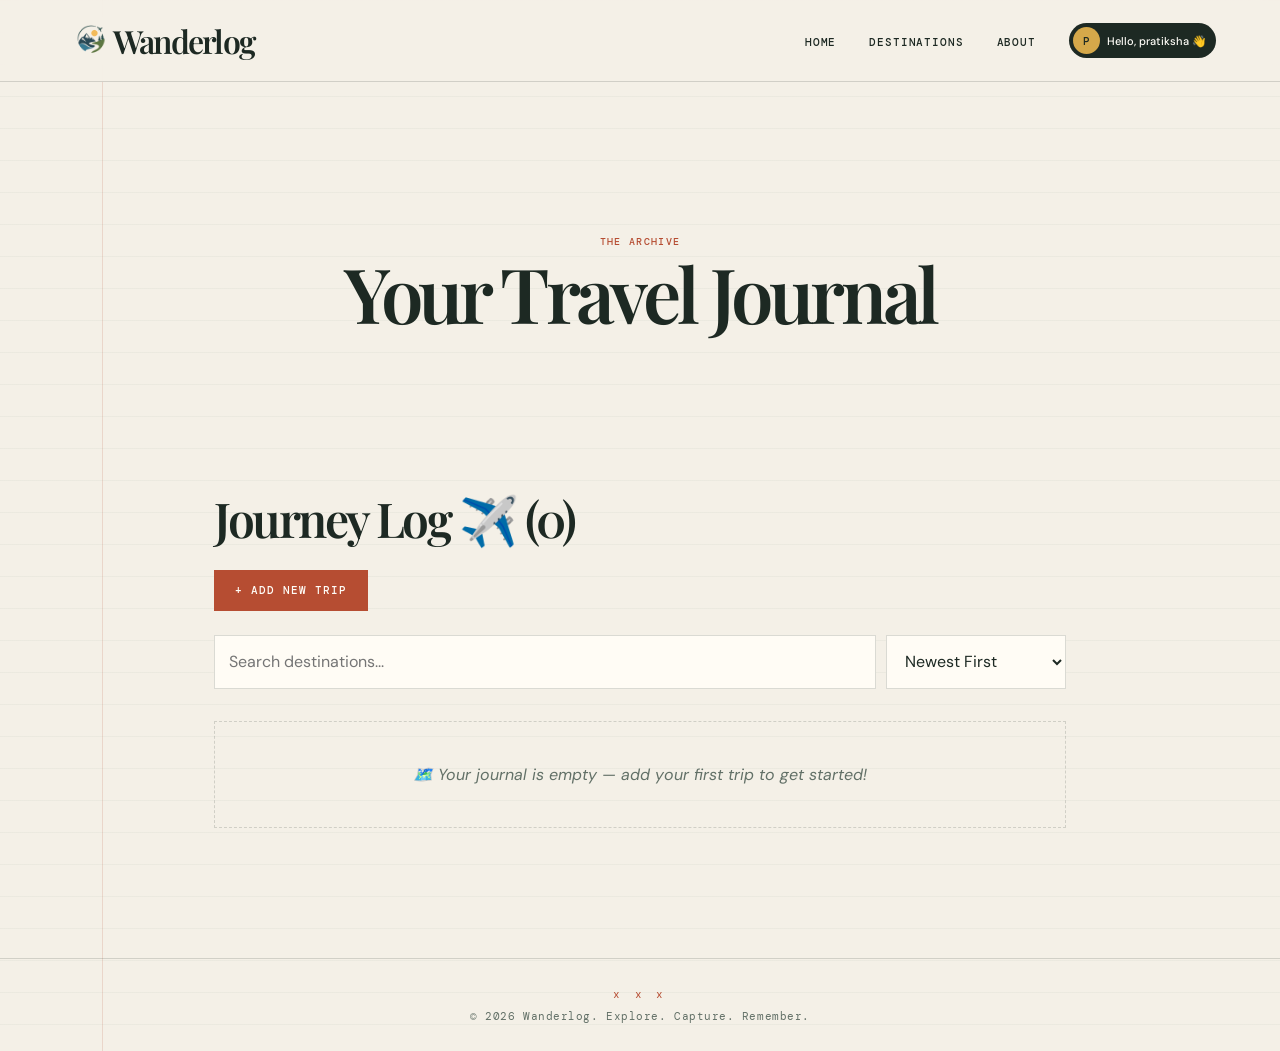
==== commit 7e6a66d7: "Add README with project overview, features, and screenshots" ====
--- a/destinations.html
+++ b/destinations.html
@@ -1,4 +1,75 @@
-<!DOCTYPE html><html lang="en"><head><meta charset="UTF-8"><meta name="viewport" content="width=device-width, initial-scale=1.0"><title>Destinations | Wanderlog</title><link rel="preconnect" href="https://fonts.googleapis.com"><link rel="stylesheet" href="style.css"></head><body>
-<header><a href="index.html" class="logo"><img src="logo.png" class="logo-img" alt="Wanderlog logo">Wanderlog</a><nav aria-label="Main navigation"><ul><li><a href="index.html">Home</a></li><li><a href="destinations.html">Destinations</a></li><li><a href="index.html#about">About</a></li><li><a href="profile.html" class="profile-nav-link">Profile</a></li></ul></nav></header>
-<main><section class="page-title"><h1>Your Travel Journal</h1><p>Every destination tells a story. Revisit your adventures and memories.</p></section><section class="journal-section"><h2 id="trips-heading">Journey Log <span aria-hidden="true">✈</span> (0)</h2><div class="page-actions"><a href="index.html?action=add" class="add-trip-link">+ Add New Trip</a></div><div class="toolbar"><input type="text" id="searchInput" placeholder="Search destinations..." aria-label="Search destinations"><select id="sortSelect" aria-label="Sort trips"><option value="date-desc">Newest First</option><option value="date-asc">Oldest First</option><option value="title-asc">Title (A–Z)</option><option value="title-desc">Title (Z–A)</option></select></div><div id="trips-container"></div></section></main>
-<div id="trip-modal" class="modal-overlay"><div class="modal-content"><button id="modal-close" class="modal-close" aria-label="Close">&times;</button><img id="modal-image" src="" alt="" style="display:none;"><h2 id="modal-title"></h2><p id="modal-destination"></p><p id="modal-date"></p><p id="modal-notes"></p></div></div><footer><p>&copy; 2026 Wanderlog. Explore. Capture. Remember.</p></footer><div id="toast" class="toast" role="status"></div><button id="back-to-top" class="back-to-top" aria-label="Back to top">↑ Top</button><script src="script.js"></script></body></html>
+<!doctype html>
+<html lang="en">
+  <head>
+    <meta charset="UTF-8" />
+    <meta name="viewport" content="width=device-width, initial-scale=1.0" />
+    <title>Destinations | Wanderlog</title>
+    <link rel="preconnect" href="https://fonts.googleapis.com" />
+    <link rel="stylesheet" href="style.css" />
+  </head>
+  <body>
+    <header>
+      <a href="index.html" class="logo"
+        ><img
+          src="logo.png"
+          class="logo-img"
+          alt="Wanderlog logo"
+        />Wanderlog</a
+      >
+      <nav aria-label="Main navigation">
+        <ul>
+          <li><a href="index.html">Home</a></li>
+          <li><a href="destinations.html">Destinations</a></li>
+          <li><a href="index.html#about">About</a></li>
+          <li><a href="profile.html" class="profile-nav-link">Profile</a></li>
+        </ul>
+      </nav>
+    </header>
+    <main>
+      <section class="page-title">
+        <h1>Your Travel Journal</h1>
+      </section>
+      <section class="journal-section">
+        <h2 id="trips-heading">
+          Journey Log <span aria-hidden="true">✈</span> (0)
+        </h2>
+        <div class="page-actions">
+          <a href="index.html?action=add" class="add-trip-link"
+            >+ Add New Trip</a
+          >
+        </div>
+        <div class="toolbar">
+          <input
+            type="text"
+            id="searchInput"
+            placeholder="Search destinations..."
+            aria-label="Search destinations"
+          /><select id="sortSelect" aria-label="Sort trips">
+            <option value="date-desc">Newest First</option>
+            <option value="date-asc">Oldest First</option>
+            <option value="title-asc">Title (A–Z)</option>
+            <option value="title-desc">Title (Z–A)</option>
+          </select>
+        </div>
+        <div id="trips-container"></div>
+      </section>
+    </main>
+    <div id="trip-modal" class="modal-overlay">
+      <div class="modal-content">
+        <button id="modal-close" class="modal-close" aria-label="Close">
+          &times;</button
+        ><img id="modal-image" src="" alt="" style="display: none" />
+        <h2 id="modal-title"></h2>
+        <p id="modal-destination"></p>
+        <p id="modal-date"></p>
+        <p id="modal-notes"></p>
+      </div>
+    </div>
+    <footer><p>&copy; 2026 Wanderlog. Explore. Capture. Remember.</p></footer>
+    <div id="toast" class="toast" role="status"></div>
+    <button id="back-to-top" class="back-to-top" aria-label="Back to top">
+      ↑ Top
+    </button>
+    <script src="script.js"></script>
+  </body>
+</html>
--- a/style.css
+++ b/style.css
@@ -1,23 +1,28 @@
-@import url('https://fonts.googleapis.com/css2?family=Caveat:wght@500;600;700&family=DM+Mono:wght@400;500&family=DM+Sans:opsz,wght@9..40,400;9..40,500;9..40,600;9..40,700&family=Playfair+Display:opsz,wght@5..1200,500;5..1200,600;5..1200,700&display=swap');
+@import url("https://fonts.googleapis.com/css2?family=Caveat:wght@500;600;700&family=DM+Mono:wght@400;500&family=DM+Sans:opsz,wght@9..40,400;9..40,500;9..40,600;9..40,700&family=Playfair+Display:opsz,wght@5..1200,500;5..1200,600;5..1200,700&display=swap");
 
 :root {
   --ink: #1d2923;
   --muted: #627067;
   --paper: #f4f0e7;
   --paper-deep: #e8dfd0;
-  --line: rgba(29, 41, 35, .16);
+  --line: rgba(29, 41, 35, 0.16);
   --moss: #68734d;
   --clay: #b64d32;
   --sun: #d5a84a;
   --white: #fffdf8;
-  --display: 'Playfair Display', Georgia, serif;
-  --sans: 'DM Sans', sans-serif;
-  --mono: 'DM Mono', monospace;
-  --hand: 'Caveat', cursive;
-}
-
-* { box-sizing: border-box; margin: 0; }
-html { scroll-behavior: smooth; }
+  --display: "Playfair Display", Georgia, serif;
+  --sans: "DM Sans", sans-serif;
+  --mono: "DM Mono", monospace;
+  --hand: "Caveat", cursive;
+}
+
+* {
+  box-sizing: border-box;
+  margin: 0;
+}
+html {
+  scroll-behavior: smooth;
+}
 body {
   min-height: 100vh;
   display: flex;
@@ -25,13 +30,42 @@
   background: var(--paper);
   color: var(--ink);
   font: 400 16px/1.6 var(--sans);
-  background-image: linear-gradient(90deg, transparent 0, transparent 8%, rgba(182,77,50,.16) 8%, rgba(182,77,50,.16) calc(8% + 1px), transparent calc(8% + 1px)), repeating-linear-gradient(0deg, transparent 0, transparent 31px, rgba(46,59,51,.075) 32px);
-  background-size: 100% 100%, 100% 32px;
-}
-main { flex: 1; overflow: hidden; }
-img { display: block; max-width: 100%; }
-button, input, textarea, select { font: inherit; }
-button { cursor: pointer; }
+  background-image:
+    linear-gradient(
+      90deg,
+      transparent 0,
+      transparent 8%,
+      rgba(182, 77, 50, 0.16) 8%,
+      rgba(182, 77, 50, 0.16) calc(8% + 1px),
+      transparent calc(8% + 1px)
+    ),
+    repeating-linear-gradient(
+      0deg,
+      transparent 0,
+      transparent 31px,
+      rgba(46, 59, 51, 0.075) 32px
+    );
+  background-size:
+    100% 100%,
+    100% 32px;
+}
+main {
+  flex: 1;
+  overflow: hidden;
+}
+img {
+  display: block;
+  max-width: 100%;
+}
+button,
+input,
+textarea,
+select {
+  font: inherit;
+}
+button {
+  cursor: pointer;
+}
 
 header {
   min-height: 82px;
@@ -42,89 +76,669 @@
   position: relative;
   z-index: 5;
   border-bottom: 1px solid var(--line);
-  background: rgba(244, 240, 231, .9);
+  background: rgba(244, 240, 231, 0.9);
   backdrop-filter: blur(14px);
 }
-.logo { display: inline-flex; align-items: center; gap: 3px; color: var(--ink); text-decoration: none; font: 600 clamp(24px, 2.5vw, 32px)/1 var(--display); letter-spacing: -.055em; }
-.logo-img { width: 54px; height: 54px; object-fit: contain; margin-right: -8px; transition: transform .4s ease; }
-.logo:hover .logo-img { transform: rotate(-8deg) translateY(-2px); }
-nav ul { display: flex; align-items: center; gap: clamp(15px, 2.6vw, 38px); list-style: none; padding: 0; }
-nav a { color: var(--ink); text-decoration: none; font: 500 11px/1 var(--mono); letter-spacing: .075em; text-transform: uppercase; transition: color .2s ease; }
-nav a:not(.profile-nav-link):hover, nav a:not(.profile-nav-link):focus-visible { color: var(--clay); }
-nav li:has(.nav-profile) { padding: 4px 10px 4px 4px; background: var(--ink); border-radius: 999px; }
-.nav-profile { display: flex; align-items: center; gap: 7px; }
-.nav-avatar, .nav-avatar-fallback { display: grid; place-items: center; width: 27px; height: 27px; border-radius: 50%; object-fit: cover; background: var(--sun); color: var(--ink); font: 500 11px var(--mono); }
-.nav-greeting { color: var(--white); font: 500 11px var(--sans); white-space: nowrap; text-transform: none; letter-spacing: 0; }
-
-.hero { min-height: calc(100vh - 82px); padding: 80px 7vw 72px; display: grid; place-items: center; position: relative; isolation: isolate; background: url('hero-bg.jpg') center/cover; }
-.hero::before { content: ''; position: absolute; inset: 0; z-index: -1; background: linear-gradient(90deg, rgba(20,31,26,.88) 0%, rgba(20,31,26,.57) 48%, rgba(20,31,26,.17)); }
-.hero::after { content: 'WANDERLOG / FIELD NOTES'; position: absolute; bottom: 30px; right: clamp(22px, 5vw, 72px); color: rgba(255,253,248,.68); font: 11px var(--mono); letter-spacing: .12em; writing-mode: vertical-rl; }
-.hero-overlay { display: none; }
-.hero-content { width: min(780px, 100%); margin-right: auto; color: var(--white); }
-.hero-content::before { content: 'A PERSONAL ATLAS'; display: inline-block; padding: 7px 10px; margin-bottom: 25px; border: 1px solid rgba(255,253,248,.55); font: 10px/1 var(--mono); letter-spacing: .13em; }
-.journal-kicker { margin: 0 0 17px !important; color: #f2dca8 !important; font: 600 23px/1 var(--hand) !important; letter-spacing: .03em; }
-.hero h1 { max-width: 720px; font: 600 clamp(48px, 7.3vw, 100px)/.96 var(--display); letter-spacing: -.065em; color: var(--white); }
-.hero p { max-width: 510px; margin: 28px 0 34px; color: rgba(255,253,248,.86); font-size: clamp(16px, 1.5vw, 19px); line-height: 1.55; }
-.cta, .add-trip-link { display: inline-flex; align-items: center; justify-content: center; gap: 10px; border: 1px solid var(--clay); background: var(--clay); color: var(--white); padding: 14px 20px; text-decoration: none; font: 500 11px/1 var(--mono); letter-spacing: .09em; text-transform: uppercase; transition: transform .2s ease, background .2s ease, border-color .2s ease; }
-.cta:hover, .add-trip-link:hover { background: var(--ink); border-color: var(--ink); transform: translateY(-3px); }
-
-.about-section { width: min(1200px, 100%); margin: 0 auto; padding: clamp(90px, 12vw, 160px) clamp(20px, 5vw, 72px) 62px; }
-.journal-intro { max-width: 670px; margin: 0 auto clamp(60px, 9vw, 115px); text-align: center; }
-.journal-intro span, .form-kicker { display: block; margin-bottom: 8px; color: var(--clay); font: 600 25px/1 var(--hand); transform: rotate(-2deg); }
-.journal-intro h2 { font: 600 clamp(34px, 5vw, 65px)/1.04 var(--display); letter-spacing: -.055em; }
-.journal-intro p { max-width: 470px; margin: 18px auto 0; color: var(--muted); }
-.about-panel { display: grid; grid-template-columns: 1.05fr .95fr; align-items: stretch; margin-bottom: clamp(55px, 8vw, 112px); background: var(--white); border: 1px solid var(--line); box-shadow: 9px 9px 0 var(--paper-deep); }
-.about-panel.reverse { grid-template-columns: .95fr 1.05fr; }
-.about-panel.reverse img { order: 2; }
-.about-panel img { width: 100%; height: min(41vw, 450px); object-fit: cover; filter: saturate(.78) contrast(1.04); transition: filter .4s ease, transform .5s ease; }
-.about-panel:hover img { filter: saturate(1); transform: scale(1.025); }
-.about-text { align-self: center; padding: clamp(32px, 6vw, 84px); }
-.about-text h2, .page-title h1, .profile-header h1 { font: 600 clamp(34px, 4vw, 57px)/1.05 var(--display); letter-spacing: -.055em; }
-.about-text h2::before { content: '0' counter(section); counter-increment: section; display: block; margin-bottom: 20px; color: var(--clay); font: 500 10px var(--mono); letter-spacing: .1em; }
-.about-section { counter-reset: section; }
-.about-text p { margin-top: 20px; color: var(--muted); font-size: 17px; line-height: 1.7; }
-
-.add-trip, .journal-section { width: min(980px, 100%); margin: 70px auto; padding: 0 clamp(20px, 5vw, 72px); }
-.add-trip { display: none; }
-.add-trip.visible { display: block; animation: reveal .45s ease both; }
-.add-trip form { padding: clamp(25px, 5vw, 52px); background: var(--white); border: 1px solid var(--line); box-shadow: 9px 9px 0 var(--paper-deep); }
-.add-trip h2, .journal-section h2 { margin-bottom: 25px; font: 600 clamp(30px, 4vw, 48px)/1.1 var(--display); letter-spacing: -.05em; }
-.form-group { margin-bottom: 20px; }
-.form-group label { display: block; margin-bottom: 8px; font: 500 10px var(--mono); letter-spacing: .1em; text-transform: uppercase; }
-.form-group input, .form-group textarea, .toolbar input, .toolbar select { width: 100%; border: 1px solid var(--line); border-radius: 0; background: #fffcf5; color: var(--ink); padding: 13px 14px; outline: 0; transition: border-color .2s, box-shadow .2s; }
-.form-group textarea { min-height: 115px; resize: vertical; }
-.form-group input:focus, .form-group textarea:focus, .toolbar input:focus, .toolbar select:focus { border-color: var(--moss); box-shadow: 3px 3px 0 rgba(104,115,77,.23); }
-.form-group input[type=file] { padding: 10px; }
-.image-preview { max-height: 250px; margin-top: 12px; border: 1px solid var(--line); object-fit: cover; }
-.cancel-btn { margin-left: 8px; border: 1px solid var(--line); background: transparent; color: var(--ink); padding: 14px 20px; font: 500 11px/1 var(--mono); letter-spacing: .09em; text-transform: uppercase; }
-
-.page-title, .profile-header { width: min(900px, 100%); margin: 0 auto; padding: clamp(90px, 12vw, 145px) 22px clamp(55px, 8vw, 90px); text-align: center; }
-.page-title h1, .profile-header h1 { font-size: clamp(45px, 6vw, 76px); }
-.page-title p, .profile-header p { max-width: 510px; margin: 18px auto 0; color: var(--muted); font-size: 17px; }
-.page-title::before { content: 'THE ARCHIVE'; color: var(--clay); font: 500 10px var(--mono); letter-spacing: .13em; }
-.page-actions { margin: 0 0 24px; }
-.toolbar { display: grid; grid-template-columns: 1fr 180px; gap: 10px; margin-bottom: 32px; }
-#trips-container, #profile-trips-container { display: grid; grid-template-columns: repeat(3, 1fr); gap: 18px; }
-.trip-card { position: relative; min-height: 180px; padding: 21px; overflow: hidden; border: 1px solid var(--line); background: var(--white); box-shadow: 5px 5px 0 var(--paper-deep); transition: transform .25s ease, box-shadow .25s ease; }
-.trip-card::after { content: 'Travel note'; position: absolute; right: -25px; top: 16px; padding: 4px 28px; transform: rotate(45deg); background: var(--sun); color: var(--ink); font: 500 8px var(--mono); letter-spacing: .08em; text-transform: uppercase; }
-.trip-card:hover { transform: translate(-3px, -5px); box-shadow: 10px 10px 0 var(--paper-deep); }
-.trip-card img { width: calc(100% + 42px); height: 180px; margin: -21px -21px 18px; object-fit: cover; filter: saturate(.8); }
-.trip-card:has(img)::after { top: 193px; }
-.trip-card h3 { margin-bottom: 9px; font: 600 25px/1.08 var(--display); letter-spacing: -.04em; }
-.trip-destination, .trip-date { color: var(--moss); font: 500 11px/1.7 var(--mono); }
-.trip-notes { margin-top: 10px; color: var(--muted); font-size: 14px; }
-.card-actions { display: flex; gap: 8px; margin-top: 18px; }
-.edit-btn, .delete-btn { border: 0; padding: 8px 10px; font: 500 10px var(--mono); letter-spacing: .05em; text-transform: uppercase; }
-.edit-btn { background: var(--moss); color: var(--white); }.delete-btn { background: transparent; color: var(--clay); border: 1px solid rgba(182,77,50,.5); }
-.empty-state { grid-column: 1/-1; padding: 40px 20px; text-align: center; border: 1px dashed var(--line); color: var(--muted); font-style: italic; }
-
-.profile-avatar { display: grid; place-items: center; width: 90px; height: 90px; margin: 0 auto 22px; overflow: hidden; border: 2px solid var(--ink); background: var(--sun); font-size: 35px; box-shadow: 7px 7px 0 var(--clay); }.profile-avatar img { width: 100%; height: 100%; object-fit: cover; }.profile-header .add-trip-link { margin-top: 25px; background: transparent; color: var(--ink); border-color: var(--ink); }.profile-header .add-trip-link:hover { background: var(--ink); color: var(--white); }
-
-.modal-overlay { display: none; position: fixed; inset: 0; z-index: 20; align-items: center; justify-content: center; padding: 20px; background: rgba(20,31,26,.72); backdrop-filter: blur(4px); }.modal-overlay.show { display: flex; }.modal-content { position: relative; width: min(560px, 100%); max-height: 85vh; overflow: auto; padding: 38px; background: var(--paper); border: 1px solid rgba(255,255,255,.4); box-shadow: 10px 10px 0 var(--clay); }.modal-content img { width: 100%; height: 260px; margin-bottom: 22px; object-fit: cover; }.modal-content h2 { font: 600 36px/1.1 var(--display); }.modal-content p { margin-top: 9px; color: var(--muted); }.modal-close { position: absolute; top: 10px; right: 10px; display: grid; place-items: center; width: 30px; height: 30px; border: 0; border-radius: 50%; background: var(--ink); color: var(--white); font-size: 20px; }
-.toast { position: fixed; left: 50%; bottom: 30px; z-index: 30; padding: 13px 18px; background: var(--ink); color: var(--white); font-size: 14px; transform: translate(-50%, 100px); opacity: 0; transition: .25s ease; }.toast.show { transform: translate(-50%, 0); opacity: 1; }.back-to-top { position: fixed; right: 22px; bottom: 22px; z-index: 10; border: 1px solid var(--ink); background: var(--paper); color: var(--ink); padding: 10px 12px; font: 500 10px var(--mono); letter-spacing: .05em; text-transform: uppercase; opacity: 0; visibility: hidden; transform: translateY(12px); transition: .2s ease; }.back-to-top.show { opacity: 1; visibility: visible; transform: translateY(0); }.back-to-top:hover { background: var(--ink); color: var(--white); }
-footer { margin-top: 60px; padding: 28px 20px; border-top: 1px solid var(--line); color: var(--muted); text-align: center; font: 11px var(--mono); letter-spacing: .05em; }
-footer p::before { content: 'x x x'; display: block; margin-bottom: 8px; color: var(--clay); letter-spacing: .35em; }
-.fade-in { opacity: 0; transform: translateY(25px); transition: opacity .55s ease, transform .55s ease; }.fade-in.in-view { opacity: 1; transform: none; }
-@keyframes reveal { from { opacity: 0; transform: translateY(15px); } to { opacity: 1; transform: none; } }
-@media (max-width: 760px) { header { min-height: 0; padding: 11px 18px; }.logo { font-size: 25px; }.logo-img { width: 45px; height: 45px; } nav ul { gap: 14px; } nav a { font-size: 9px; }.nav-greeting { display: none; }.hero { min-height: 660px; padding: 70px 26px; }.hero::after { display: none; }.about-panel, .about-panel.reverse { grid-template-columns: 1fr; }.about-panel.reverse img { order: 0; }.about-panel img { height: 290px; }.toolbar { grid-template-columns: 1fr; } #trips-container, #profile-trips-container { grid-template-columns: 1fr; } }
-@media (max-width: 410px) { nav ul { gap: 10px; } nav li:nth-child(3) { display: none; }.hero h1 { font-size: 47px; } }
+.logo {
+  display: inline-flex;
+  align-items: center;
+  gap: 3px;
+  color: var(--ink);
+  text-decoration: none;
+  font: 600 clamp(24px, 2.5vw, 32px)/1 var(--display);
+  letter-spacing: -0.055em;
+}
+.logo-img {
+  width: 54px;
+  height: 54px;
+  object-fit: contain;
+  margin-right: -8px;
+  transition: transform 0.4s ease;
+}
+.logo:hover .logo-img {
+  transform: rotate(-8deg) translateY(-2px);
+}
+nav ul {
+  display: flex;
+  align-items: center;
+  gap: clamp(15px, 2.6vw, 38px);
+  list-style: none;
+  padding: 0;
+}
+nav a {
+  color: var(--ink);
+  text-decoration: none;
+  font: 500 11px/1 var(--mono);
+  letter-spacing: 0.075em;
+  text-transform: uppercase;
+  transition: color 0.2s ease;
+}
+nav a:not(.profile-nav-link):hover,
+nav a:not(.profile-nav-link):focus-visible {
+  color: var(--clay);
+}
+nav li:has(.nav-profile) {
+  padding: 4px 10px 4px 4px;
+  background: var(--ink);
+  border-radius: 999px;
+}
+.nav-profile {
+  display: flex;
+  align-items: center;
+  gap: 7px;
+}
+.nav-avatar,
+.nav-avatar-fallback {
+  display: grid;
+  place-items: center;
+  width: 27px;
+  height: 27px;
+  border-radius: 50%;
+  object-fit: cover;
+  background: var(--sun);
+  color: var(--ink);
+  font: 500 11px var(--mono);
+}
+.nav-greeting {
+  color: var(--white);
+  font: 500 11px var(--sans);
+  white-space: nowrap;
+  text-transform: none;
+  letter-spacing: 0;
+}
+
+.hero {
+  min-height: calc(100vh - 82px);
+  padding: 80px 7vw 72px;
+  display: grid;
+  place-items: center;
+  position: relative;
+  isolation: isolate;
+  background: url("hero-bg.jpg") center/cover;
+}
+.hero::before {
+  content: "";
+  position: absolute;
+  inset: 0;
+  z-index: -1;
+  background: linear-gradient(
+    90deg,
+    rgba(20, 31, 26, 0.88) 0%,
+    rgba(20, 31, 26, 0.57) 48%,
+    rgba(20, 31, 26, 0.17)
+  );
+}
+.hero::after {
+  content: "WANDERLOG / FIELD NOTES";
+  position: absolute;
+  bottom: 30px;
+  right: clamp(22px, 5vw, 72px);
+  color: rgba(255, 253, 248, 0.68);
+  font: 11px var(--mono);
+  letter-spacing: 0.12em;
+  writing-mode: vertical-rl;
+}
+.hero-content {
+  width: min(780px, 100%);
+  margin-right: auto;
+  color: var(--white);
+}
+.hero-content::before {
+  content: "A PERSONAL ATLAS";
+  display: inline-block;
+  padding: 7px 10px;
+  margin-bottom: 25px;
+  border: 1px solid rgba(255, 253, 248, 0.55);
+  font: 10px/1 var(--mono);
+  letter-spacing: 0.13em;
+}
+.journal-kicker {
+  margin: 0 0 17px !important;
+  color: #f2dca8 !important;
+  font: 600 23px/1 var(--hand) !important;
+  letter-spacing: 0.03em;
+}
+.hero h1 {
+  max-width: 720px;
+  font: 600 clamp(48px, 7.3vw, 100px)/0.96 var(--display);
+  letter-spacing: -0.065em;
+  color: var(--white);
+}
+.hero p {
+  max-width: 510px;
+  margin: 28px 0 34px;
+  color: rgba(255, 253, 248, 0.86);
+  font-size: clamp(16px, 1.5vw, 19px);
+  line-height: 1.55;
+}
+.cta,
+.add-trip-link {
+  display: inline-flex;
+  align-items: center;
+  justify-content: center;
+  gap: 10px;
+  border: 1px solid var(--clay);
+  background: var(--clay);
+  color: var(--white);
+  padding: 14px 20px;
+  text-decoration: none;
+  font: 500 11px/1 var(--mono);
+  letter-spacing: 0.09em;
+  text-transform: uppercase;
+  transition:
+    transform 0.2s ease,
+    background 0.2s ease,
+    border-color 0.2s ease;
+}
+.cta:hover,
+.add-trip-link:hover {
+  background: var(--ink);
+  border-color: var(--ink);
+  transform: translateY(-3px);
+}
+
+.about-section {
+  width: min(1200px, 100%);
+  margin: 0 auto;
+  padding: clamp(90px, 12vw, 160px) clamp(20px, 5vw, 72px) 62px;
+}
+.journal-intro {
+  max-width: 670px;
+  margin: 0 auto clamp(60px, 9vw, 115px);
+  text-align: center;
+}
+.journal-intro span,
+.form-kicker {
+  display: block;
+  margin-bottom: 8px;
+  color: var(--clay);
+  font: 600 25px/1 var(--hand);
+  transform: rotate(-2deg);
+}
+.journal-intro h2 {
+  font: 600 clamp(34px, 5vw, 65px)/1.04 var(--display);
+  letter-spacing: -0.055em;
+}
+.journal-intro p {
+  max-width: 470px;
+  margin: 18px auto 0;
+  color: var(--muted);
+}
+.about-panel {
+  display: grid;
+  grid-template-columns: 1.05fr 0.95fr;
+  align-items: stretch;
+  margin-bottom: clamp(55px, 8vw, 112px);
+  background: var(--white);
+  border: 1px solid var(--line);
+  box-shadow: 9px 9px 0 var(--paper-deep);
+}
+.about-panel.reverse {
+  grid-template-columns: 0.95fr 1.05fr;
+}
+.about-panel.reverse img {
+  order: 2;
+}
+.about-panel img {
+  width: 100%;
+  height: min(41vw, 450px);
+  object-fit: cover;
+  filter: saturate(0.78) contrast(1.04);
+  transition:
+    filter 0.4s ease,
+    transform 0.5s ease;
+}
+.about-panel:hover img {
+  filter: saturate(1);
+  transform: scale(1.025);
+}
+.about-text {
+  align-self: center;
+  padding: clamp(32px, 6vw, 84px);
+}
+.about-text h2,
+.page-title h1,
+.profile-header h1 {
+  font: 600 clamp(34px, 4vw, 57px)/1.05 var(--display);
+  letter-spacing: -0.055em;
+}
+.about-text h2::before {
+  content: "0" counter(section);
+  counter-increment: section;
+  display: block;
+  margin-bottom: 20px;
+  color: var(--clay);
+  font: 500 10px var(--mono);
+  letter-spacing: 0.1em;
+}
+.about-section {
+  counter-reset: section;
+}
+.about-text p {
+  margin-top: 20px;
+  color: var(--muted);
+  font-size: 17px;
+  line-height: 1.7;
+}
+
+.add-trip,
+.journal-section {
+  width: min(980px, 100%);
+  margin: 70px auto;
+  padding: 0 clamp(20px, 5vw, 72px);
+}
+.add-trip {
+  display: none;
+}
+.add-trip.visible {
+  display: block;
+  animation: reveal 0.45s ease both;
+}
+.add-trip form {
+  padding: clamp(25px, 5vw, 52px);
+  background: var(--white);
+  border: 1px solid var(--line);
+  box-shadow: 9px 9px 0 var(--paper-deep);
+}
+.add-trip h2,
+.journal-section h2 {
+  margin-bottom: 25px;
+  font: 600 clamp(30px, 4vw, 48px)/1.1 var(--display);
+  letter-spacing: -0.05em;
+}
+.form-group {
+  margin-bottom: 20px;
+}
+.form-group label {
+  display: block;
+  margin-bottom: 8px;
+  font: 500 10px var(--mono);
+  letter-spacing: 0.1em;
+  text-transform: uppercase;
+}
+.form-group input,
+.form-group textarea,
+.toolbar input,
+.toolbar select {
+  width: 100%;
+  border: 1px solid var(--line);
+  border-radius: 0;
+  background: #fffcf5;
+  color: var(--ink);
+  padding: 13px 14px;
+  outline: 0;
+  transition:
+    border-color 0.2s,
+    box-shadow 0.2s;
+}
+.form-group textarea {
+  min-height: 115px;
+  resize: vertical;
+}
+.form-group input:focus,
+.form-group textarea:focus,
+.toolbar input:focus,
+.toolbar select:focus {
+  border-color: var(--moss);
+  box-shadow: 3px 3px 0 rgba(104, 115, 77, 0.23);
+}
+.form-group input[type="file"] {
+  padding: 10px;
+}
+.image-preview {
+  max-height: 250px;
+  margin-top: 12px;
+  border: 1px solid var(--line);
+  object-fit: cover;
+}
+.cancel-btn {
+  margin-left: 8px;
+  border: 1px solid var(--line);
+  background: transparent;
+  color: var(--ink);
+  padding: 14px 20px;
+  font: 500 11px/1 var(--mono);
+  letter-spacing: 0.09em;
+  text-transform: uppercase;
+}
+
+.page-title,
+.profile-header {
+  width: min(900px, 100%);
+  margin: 0 auto;
+  padding: clamp(90px, 12vw, 145px) 22px clamp(55px, 8vw, 90px);
+  text-align: center;
+}
+.page-title h1,
+.profile-header h1 {
+  font-size: clamp(45px, 6vw, 76px);
+}
+.page-title p,
+.profile-header p {
+  max-width: 510px;
+  margin: 18px auto 0;
+  color: var(--muted);
+  font-size: 17px;
+}
+.page-title::before {
+  content: "THE ARCHIVE";
+  color: var(--clay);
+  font: 500 10px var(--mono);
+  letter-spacing: 0.13em;
+}
+.page-actions {
+  margin: 0 0 24px;
+}
+.toolbar {
+  display: grid;
+  grid-template-columns: 1fr 180px;
+  gap: 10px;
+  margin-bottom: 32px;
+}
+#trips-container,
+#profile-trips-container {
+  display: grid;
+  grid-template-columns: repeat(3, 1fr);
+  gap: 18px;
+}
+.trip-card {
+  position: relative;
+  min-height: 180px;
+  padding: 21px;
+  overflow: hidden;
+  border: 1px solid var(--line);
+  background: var(--white);
+  box-shadow: 5px 5px 0 var(--paper-deep);
+  transition:
+    transform 0.25s ease,
+    box-shadow 0.25s ease;
+}
+.trip-card::after {
+  content: "Travel note";
+  position: absolute;
+  right: -25px;
+  top: 16px;
+  padding: 4px 28px;
+  transform: rotate(45deg);
+  background: var(--sun);
+  color: var(--ink);
+  font: 500 8px var(--mono);
+  letter-spacing: 0.08em;
+  text-transform: uppercase;
+}
+.trip-card:hover {
+  transform: translate(-3px, -5px);
+  box-shadow: 10px 10px 0 var(--paper-deep);
+}
+.trip-card img {
+  width: calc(100% + 42px);
+  height: 180px;
+  margin: -21px -21px 18px;
+  object-fit: cover;
+  filter: saturate(0.8);
+}
+.trip-card:has(img)::after {
+  top: 193px;
+}
+.trip-card h3 {
+  margin-bottom: 9px;
+  font: 600 25px/1.08 var(--display);
+  letter-spacing: -0.04em;
+}
+.trip-destination,
+.trip-date {
+  color: var(--moss);
+  font: 500 11px/1.7 var(--mono);
+}
+.trip-notes {
+  margin-top: 10px;
+  color: var(--muted);
+  font-size: 14px;
+}
+.card-actions {
+  display: flex;
+  gap: 8px;
+  margin-top: 18px;
+}
+.edit-btn,
+.delete-btn {
+  border: 0;
+  padding: 8px 10px;
+  font: 500 10px var(--mono);
+  letter-spacing: 0.05em;
+  text-transform: uppercase;
+}
+.edit-btn {
+  background: var(--moss);
+  color: var(--white);
+}
+.delete-btn {
+  background: transparent;
+  color: var(--clay);
+  border: 1px solid rgba(182, 77, 50, 0.5);
+}
+.empty-state {
+  grid-column: 1/-1;
+  padding: 40px 20px;
+  text-align: center;
+  border: 1px dashed var(--line);
+  color: var(--muted);
+  font-style: italic;
+}
+
+.profile-avatar {
+  display: grid;
+  place-items: center;
+  width: 90px;
+  height: 90px;
+  margin: 0 auto 22px;
+  overflow: hidden;
+  border: 2px solid var(--ink);
+  background: var(--sun);
+  font-size: 35px;
+  box-shadow: 7px 7px 0 var(--clay);
+}
+.profile-avatar img {
+  width: 100%;
+  height: 100%;
+  object-fit: cover;
+}
+.profile-header .add-trip-link {
+  margin-top: 25px;
+  background: transparent;
+  color: var(--ink);
+  border-color: var(--ink);
+}
+.profile-header .add-trip-link:hover {
+  background: var(--ink);
+  color: var(--white);
+}
+
+.modal-overlay {
+  display: none;
+  position: fixed;
+  inset: 0;
+  z-index: 20;
+  align-items: center;
+  justify-content: center;
+  padding: 20px;
+  background: rgba(20, 31, 26, 0.72);
+  backdrop-filter: blur(4px);
+}
+.modal-overlay.show {
+  display: flex;
+}
+.modal-content {
+  position: relative;
+  width: min(560px, 100%);
+  max-height: 85vh;
+  overflow: auto;
+  padding: 38px;
+  background: var(--paper);
+  border: 1px solid rgba(255, 255, 255, 0.4);
+  box-shadow: 10px 10px 0 var(--clay);
+}
+.modal-content img {
+  width: 100%;
+  height: 260px;
+  margin-bottom: 22px;
+  object-fit: cover;
+}
+.modal-content h2 {
+  font: 600 36px/1.1 var(--display);
+}
+.modal-content p {
+  margin-top: 9px;
+  color: var(--muted);
+}
+.modal-close {
+  position: absolute;
+  top: 10px;
+  right: 10px;
+  display: grid;
+  place-items: center;
+  width: 30px;
+  height: 30px;
+  border: 0;
+  border-radius: 50%;
+  background: var(--ink);
+  color: var(--white);
+  font-size: 20px;
+}
+.toast {
+  position: fixed;
+  left: 50%;
+  bottom: 30px;
+  z-index: 30;
+  padding: 13px 18px;
+  background: var(--ink);
+  color: var(--white);
+  font-size: 14px;
+  transform: translate(-50%, 100px);
+  opacity: 0;
+  transition: 0.25s ease;
+}
+.toast.show {
+  transform: translate(-50%, 0);
+  opacity: 1;
+}
+.back-to-top {
+  position: fixed;
+  right: 22px;
+  bottom: 22px;
+  z-index: 10;
+  border: 1px solid var(--ink);
+  background: var(--paper);
+  color: var(--ink);
+  padding: 10px 12px;
+  font: 500 10px var(--mono);
+  letter-spacing: 0.05em;
+  text-transform: uppercase;
+  opacity: 0;
+  visibility: hidden;
+  transform: translateY(12px);
+  transition: 0.2s ease;
+}
+.back-to-top.show {
+  opacity: 1;
+  visibility: visible;
+  transform: translateY(0);
+}
+.back-to-top:hover {
+  background: var(--ink);
+  color: var(--white);
+}
+footer {
+  margin-top: 60px;
+  padding: 28px 20px;
+  border-top: 1px solid var(--line);
+  color: var(--muted);
+  text-align: center;
+  font: 11px var(--mono);
+  letter-spacing: 0.05em;
+}
+footer p::before {
+  content: "x x x";
+  display: block;
+  margin-bottom: 8px;
+  color: var(--clay);
+  letter-spacing: 0.35em;
+}
+.fade-in {
+  opacity: 0;
+  transform: translateY(25px);
+  transition:
+    opacity 0.55s ease,
+    transform 0.55s ease;
+}
+.fade-in.in-view {
+  opacity: 1;
+  transform: none;
+}
+@keyframes reveal {
+  from {
+    opacity: 0;
+    transform: translateY(15px);
+  }
+  to {
+    opacity: 1;
+    transform: none;
+  }
+}
+@media (max-width: 760px) {
+  header {
+    min-height: 0;
+    padding: 11px 18px;
+  }
+  .logo {
+    font-size: 25px;
+  }
+  .logo-img {
+    width: 45px;
+    height: 45px;
+  }
+  nav ul {
+    gap: 14px;
+  }
+  nav a {
+    font-size: 9px;
+  }
+  .nav-greeting {
+    display: none;
+  }
+  .hero {
+    min-height: 660px;
+    padding: 70px 26px;
+  }
+  .hero::after {
+    display: none;
+  }
+  .about-panel,
+  .about-panel.reverse {
+    grid-template-columns: 1fr;
+  }
+  .about-panel.reverse img {
+    order: 0;
+  }
+  .about-panel img {
+    height: 290px;
+  }
+  .toolbar {
+    grid-template-columns: 1fr;
+  }
+  #trips-container,
+  #profile-trips-container {
+    grid-template-columns: 1fr;
+  }
+}
+@media (max-width: 410px) {
+  nav ul {
+    gap: 10px;
+  }
+  nav li:nth-child(3) {
+    display: none;
+  }
+  .hero h1 {
+    font-size: 47px;
+  }
+}
